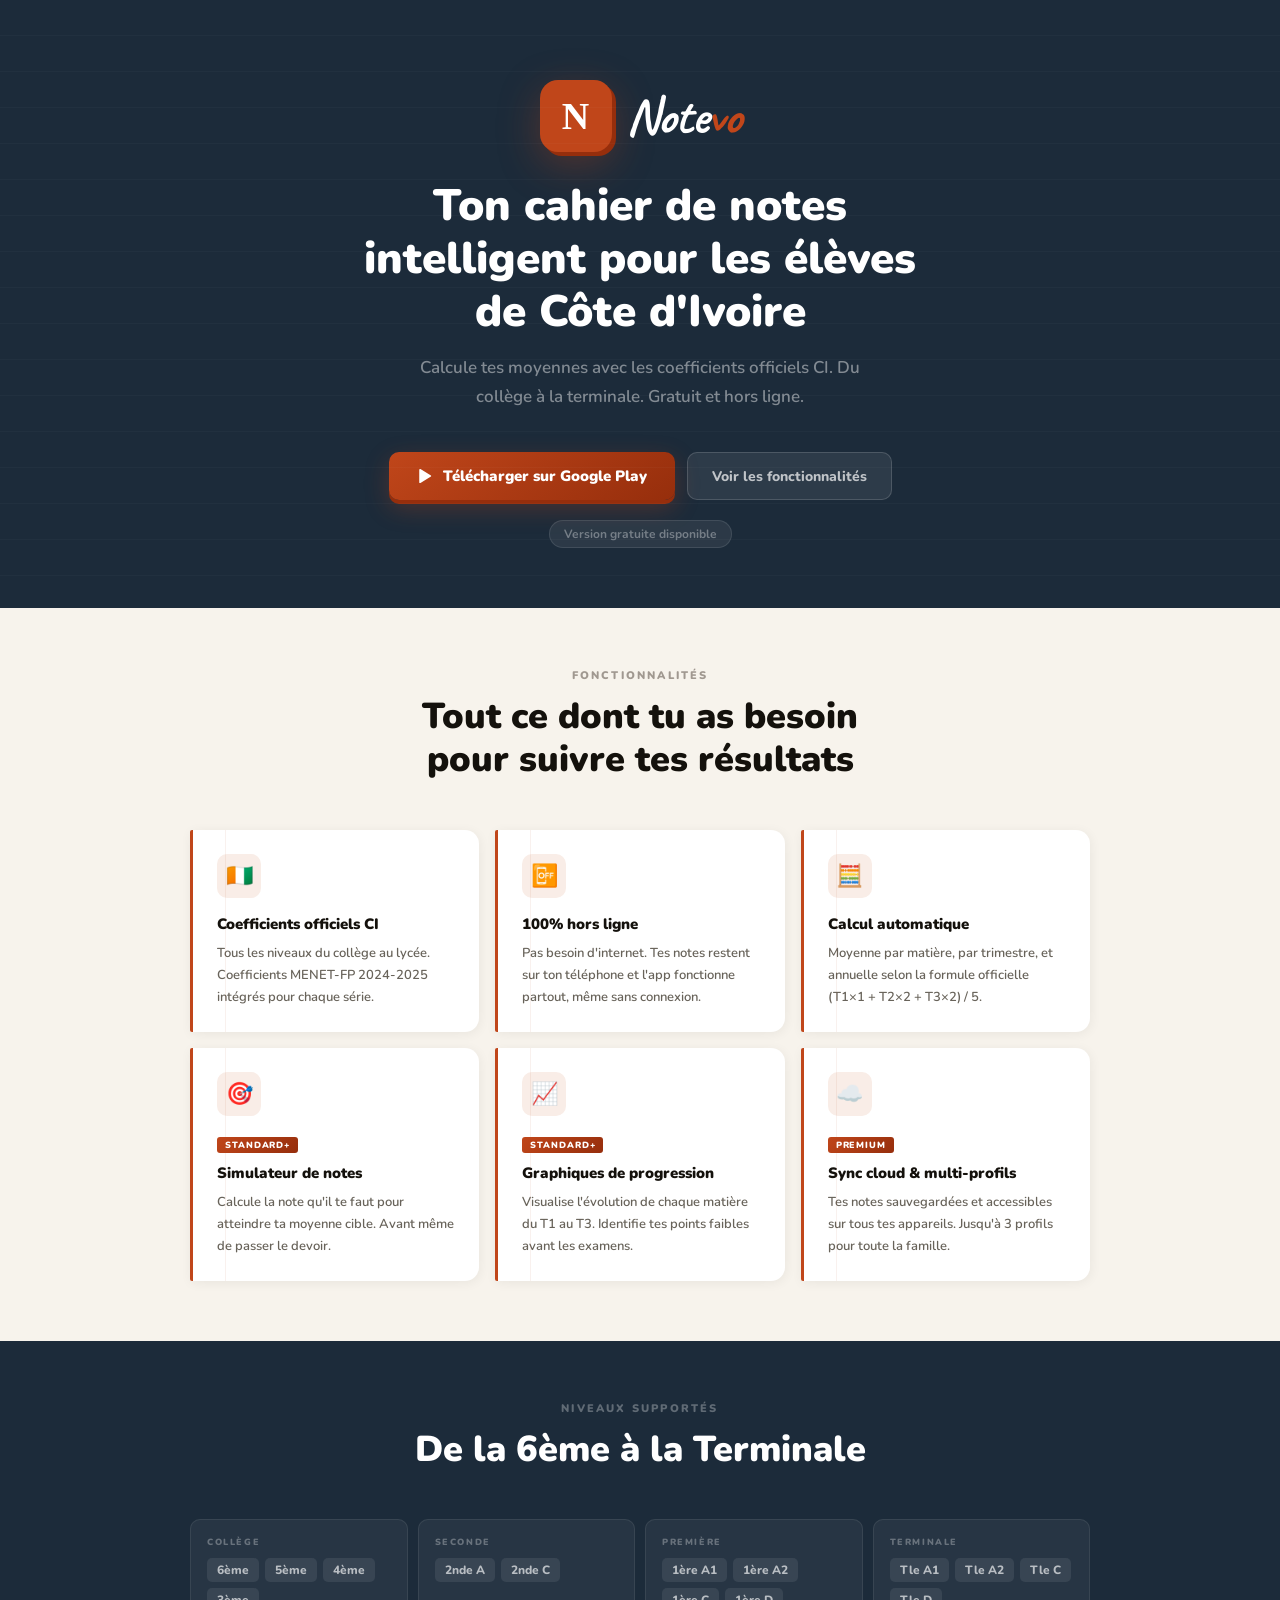
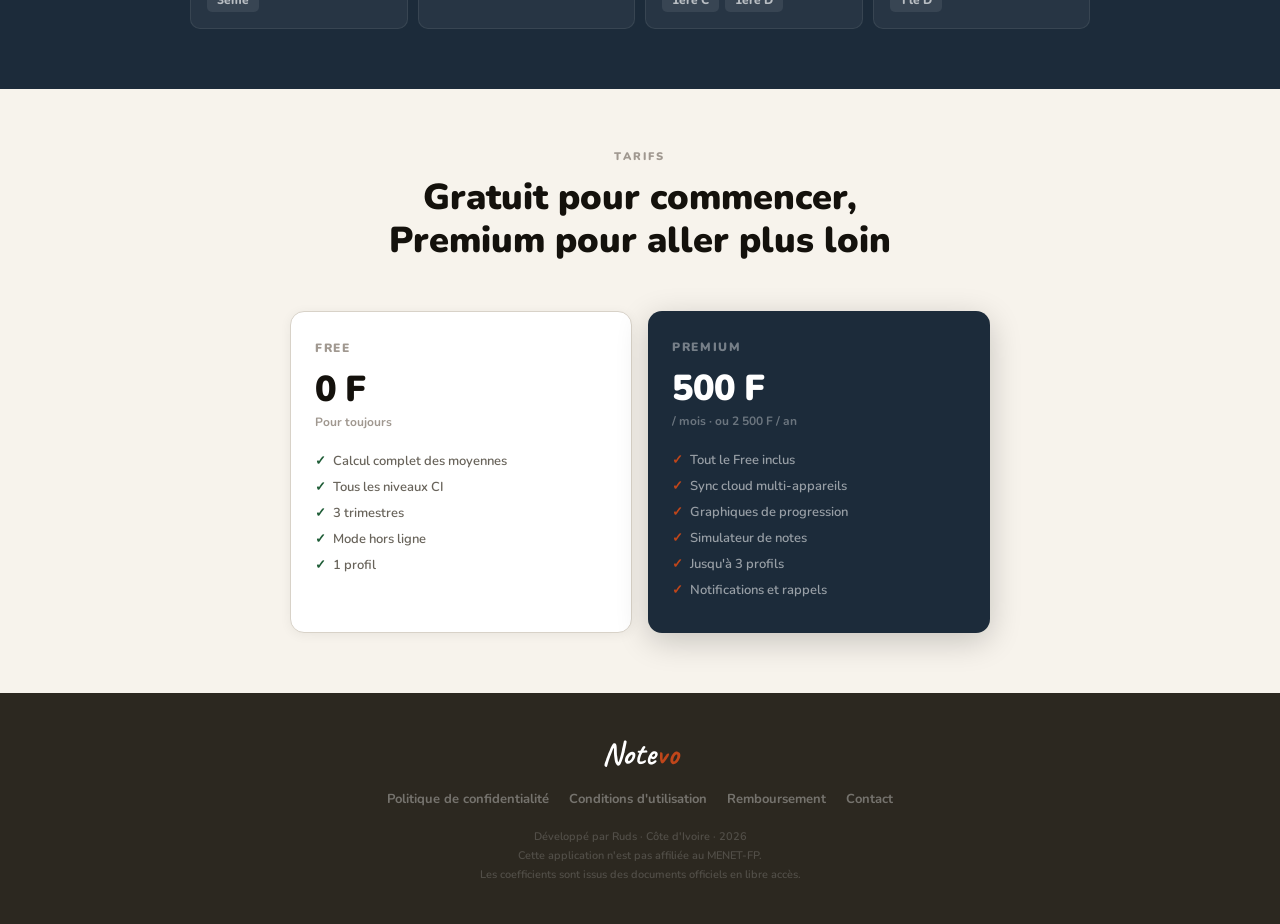
==== docs/index.html @ f099ec1b "Create index.html for Notevo application Added a complete HTML structure for the Notevo application," ====
<!DOCTYPE html>
<html lang="fr">
<head>
  <meta charset="UTF-8"/>
  <meta name="viewport" content="width=device-width, initial-scale=1.0"/>
  <meta name="description" content="Notevo – L'application de référence pour calculer ses moyennes scolaires selon les coefficients officiels de Côte d'Ivoire. Gratuit et hors ligne."/>
  <meta name="keywords" content="notevo, notes scolaires, moyennes CI, coefficients MENET-FP, Côte d'Ivoire, élèves"/>
  <meta property="og:title" content="Notevo – Cahier de notes scolaires · Côte d'Ivoire"/>
  <meta property="og:description" content="Calcule tes moyennes avec les coefficients officiels CI. Du collège à la terminale. Gratuit et hors ligne."/>
  <meta property="og:type" content="website"/>
  <meta property="og:url" content="https://notevo.app"/>
  <meta name="theme-color" content="#C0461A"/>
  <title>Notevo – Cahier de notes scolaires · Côte d'Ivoire</title>
  <link href="https://fonts.googleapis.com/css2?family=Nunito:wght@400;600;700;800;900&family=Caveat:wght@700&display=swap" rel="stylesheet"/>
  <style>
    :root {
      --paper: #F7F3EC;
      --cover: #1C2B3A;
      --accent: #C0461A;
      --accent-d: #962E0C;
      --accent-l: #F9EDE7;
      --ink: #14110C;
      --ink-b: #2C2820;
      --ink-m: #68635A;
      --ink-f: #A09890;
      --edge: #D8D2C8;
      --ok: #1E5C36;
    }
    * { box-sizing: border-box; margin: 0; padding: 0; }
    body { font-family: 'Nunito', sans-serif; background: var(--cover); color: var(--ink); -webkit-font-smoothing: antialiased; }

    /* ── HERO ── */
    .hero {
      background: var(--cover);
      padding: 80px 24px 60px;
      text-align: center;
      position: relative;
      overflow: hidden;
    }
    .hero::before {
      content: '';
      position: absolute; inset: 0;
      background-image: repeating-linear-gradient(to bottom, transparent 0px, transparent 35px, rgba(255,255,255,.025) 35px, rgba(255,255,255,.025) 36px);
      pointer-events: none;
    }
    .hero-logo {
      display: inline-flex;
      align-items: center;
      gap: 14px;
      margin-bottom: 28px;
    }
    .hero-icon {
      width: 72px; height: 72px;
      background: var(--accent);
      border-radius: 18px;
      display: flex; align-items: center; justify-content: center;
      box-shadow: 4px 4px 0 var(--accent-d), 0 12px 40px rgba(192,70,26,.35);
    }
    .hero-icon span {
      font-family: Georgia, serif;
      font-size: 38px; font-weight: 700;
      color: white; line-height: 1;
    }
    .hero-wordmark {
      font-family: 'Caveat', cursive;
      font-size: 52px; font-weight: 700;
      color: white; line-height: 1;
      letter-spacing: -1px;
    }
    .hero-wordmark em { color: var(--accent); font-style: normal; }
    .hero h1 {
      font-size: clamp(28px, 5vw, 44px);
      font-weight: 900; color: white;
      line-height: 1.2; margin-bottom: 16px;
      max-width: 600px; margin-left: auto; margin-right: auto;
    }
    .hero p {
      font-size: 17px; font-weight: 600;
      color: rgba(255,255,255,.45);
      max-width: 480px;
      margin: 0 auto 40px;
      line-height: 1.7;
    }
    .cta-group {
      display: flex; gap: 12px;
      justify-content: center; flex-wrap: wrap;
      margin-bottom: 20px;
    }
    .btn-primary {
      display: inline-flex; align-items: center; gap: 8px;
      background: linear-gradient(145deg, var(--accent), var(--accent-d));
      color: white; text-decoration: none;
      font-weight: 900; font-size: 15px;
      padding: 14px 28px; border-radius: 10px;
      box-shadow: 0 4px 0 var(--accent-d), 0 8px 24px rgba(192,70,26,.3);
      transition: transform .1s, box-shadow .1s;
    }
    .btn-primary:hover { transform: translateY(-1px); }
    .btn-secondary {
      display: inline-flex; align-items: center; gap: 8px;
      background: rgba(255,255,255,.08);
      border: 1.5px solid rgba(255,255,255,.15);
      color: rgba(255,255,255,.7); text-decoration: none;
      font-weight: 800; font-size: 14px;
      padding: 13px 24px; border-radius: 10px;
    }
    .badge-free {
      display: inline-block;
      background: rgba(255,255,255,.07);
      border: 1px solid rgba(255,255,255,.1);
      color: rgba(255,255,255,.35);
      font-size: 12px; font-weight: 700;
      padding: 5px 14px; border-radius: 20px;
    }

    /* ── FEATURES ── */
    .features { background: var(--paper); padding: 60px 24px; }
    .features-inner { max-width: 900px; margin: 0 auto; }
    .section-label {
      text-align: center;
      font-size: 11px; font-weight: 900;
      letter-spacing: .2em; text-transform: uppercase;
      color: var(--ink-f); margin-bottom: 12px;
    }
    .section-title {
      text-align: center;
      font-size: clamp(24px, 4vw, 36px); font-weight: 900;
      color: var(--ink); margin-bottom: 48px;
      line-height: 1.2;
    }
    .features-grid {
      display: grid;
      grid-template-columns: repeat(auto-fit, minmax(260px, 1fr));
      gap: 16px;
    }
    .feature-card {
      background: white;
      border-radius: 2px 14px 14px 2px;
      border-left: 3px solid var(--accent);
      padding: 24px;
      box-shadow: 1px 2px 12px rgba(0,0,0,.06);
      position: relative; overflow: hidden;
    }
    .feature-card::before {
      content: '';
      position: absolute; left: 32px; top: 0; bottom: 0; width: 1px;
      background: rgba(180,80,40,.08);
    }
    .feature-icon {
      width: 44px; height: 44px;
      background: var(--accent-l);
      border-radius: 10px;
      display: flex; align-items: center; justify-content: center;
      font-size: 22px; margin-bottom: 16px;
    }
    .feature-card h3 { font-size: 15px; font-weight: 900; color: var(--ink); margin-bottom: 8px; }
    .feature-card p { font-size: 13px; font-weight: 600; color: var(--ink-m); line-height: 1.7; }
    .feature-badge {
      display: inline-block;
      background: linear-gradient(135deg, var(--accent), var(--accent-d));
      color: white;
      font-size: 9px; font-weight: 900;
      letter-spacing: .1em; text-transform: uppercase;
      padding: 2px 8px; border-radius: 3px;
      margin-bottom: 10px;
    }

    /* ── NIVEAUX ── */
    .levels { background: var(--cover); padding: 60px 24px; }
    .levels-inner { max-width: 900px; margin: 0 auto; }
    .levels .section-label { color: rgba(255,255,255,.3); }
    .levels .section-title { color: white; }
    .levels-grid {
      display: grid;
      grid-template-columns: repeat(auto-fit, minmax(180px, 1fr));
      gap: 10px;
    }
    .level-group {
      background: rgba(255,255,255,.05);
      border: 1px solid rgba(255,255,255,.08);
      border-radius: 10px; padding: 16px;
    }
    .level-group h4 {
      font-size: 9px; font-weight: 900;
      letter-spacing: .18em; text-transform: uppercase;
      color: rgba(255,255,255,.3); margin-bottom: 10px;
    }
    .level-group ul { list-style: none; display: flex; flex-wrap: wrap; gap: 6px; }
    .level-group ul li {
      background: rgba(255,255,255,.08);
      color: rgba(255,255,255,.65);
      font-size: 12px; font-weight: 800;
      padding: 4px 10px; border-radius: 5px;
    }

    /* ── PRICING ── */
    .pricing { background: var(--paper); padding: 60px 24px; }
    .pricing-inner { max-width: 700px; margin: 0 auto; }
    .pricing-grid { display: grid; grid-template-columns: 1fr 1fr; gap: 16px; }
    @media (max-width: 480px) { .pricing-grid { grid-template-columns: 1fr; } }
    .pricing-card { border-radius: 14px; padding: 28px 24px; }
    .pricing-card.free { background: white; border: 1.5px solid var(--edge); box-shadow: 0 2px 12px rgba(0,0,0,.06); }
    .pricing-card.premium { background: var(--cover); box-shadow: 0 8px 32px rgba(0,0,0,.2); }
    .pricing-card h3 { font-size: 12px; font-weight: 900; letter-spacing: .14em; text-transform: uppercase; margin-bottom: 16px; }
    .pricing-card.free h3 { color: var(--ink-f); }
    .pricing-card.premium h3 { color: rgba(255,255,255,.4); }
    .price { font-size: 36px; font-weight: 900; letter-spacing: -1px; line-height: 1; margin-bottom: 6px; }
    .pricing-card.free .price { color: var(--ink); }
    .pricing-card.premium .price { color: white; }
    .price-sub { font-size: 12px; font-weight: 700; margin-bottom: 20px; }
    .pricing-card.free .price-sub { color: var(--ink-f); }
    .pricing-card.premium .price-sub { color: rgba(255,255,255,.35); }
    .pricing-card ul { list-style: none; }
    .pricing-card ul li { font-size: 13px; font-weight: 600; line-height: 1.7; padding-left: 18px; position: relative; margin-bottom: 4px; }
    .pricing-card ul li::before { content: '✓'; position: absolute; left: 0; font-weight: 900; }
    .pricing-card.free ul li { color: var(--ink-m); }
    .pricing-card.free ul li::before { color: var(--ok); }
    .pricing-card.premium ul li { color: rgba(255,255,255,.55); }
    .pricing-card.premium ul li::before { color: var(--accent); }

    /* ── FOOTER ── */
    footer { background: var(--ink-b); padding: 40px 24px; text-align: center; }
    .footer-logo { font-family: 'Caveat', cursive; font-size: 32px; font-weight: 700; color: white; margin-bottom: 16px; }
    .footer-logo em { color: var(--accent); font-style: normal; }
    .footer-links { display: flex; gap: 20px; justify-content: center; flex-wrap: wrap; margin-bottom: 20px; }
    .footer-links a { color: rgba(255,255,255,.35); font-size: 13px; font-weight: 700; text-decoration: none; transition: color .15s; }
    .footer-links a:hover { color: rgba(255,255,255,.7); }
    footer p { font-size: 11px; font-weight: 600; color: rgba(255,255,255,.18); line-height: 1.7; }
  </style>
</head>
<body>

<!-- HERO -->
<section class="hero">
  <div class="hero-logo">
    <div class="hero-icon"><span>N</span></div>
    <div class="hero-wordmark">Note<em>vo</em></div>
  </div>
  <h1>Ton cahier de notes intelligent pour les élèves de Côte d'Ivoire</h1>
  <p>Calcule tes moyennes avec les coefficients officiels CI. Du collège à la terminale. Gratuit et hors ligne.</p>
  <div class="cta-group">
    <a href="https://play.google.com/store/apps/details?id=ci.ruds.notevo" class="btn-primary">
      <svg width="18" height="18" viewBox="0 0 24 24" fill="white"><path d="M3 20.5v-17c0-.83 1.0-1.25 1.6-.7l14 8.5c.55.33.55 1.07 0 1.4l-14 8.5C3.98 21.75 3 21.33 3 20.5z"/></svg>
      Télécharger sur Google Play
    </a>
    <a href="#features" class="btn-secondary">Voir les fonctionnalités</a>
  </div>
  <span class="badge-free">Version gratuite disponible</span>
</section>

<!-- FEATURES -->
<section class="features" id="features">
  <div class="features-inner">
    <p class="section-label">Fonctionnalités</p>
    <h2 class="section-title">Tout ce dont tu as besoin<br/>pour suivre tes résultats</h2>
    <div class="features-grid">
      <div class="feature-card">
        <div class="feature-icon">🇨🇮</div>
        <h3>Coefficients officiels CI</h3>
        <p>Tous les niveaux du collège au lycée. Coefficients MENET-FP 2024-2025 intégrés pour chaque série.</p>
      </div>
      <div class="feature-card">
        <div class="feature-icon">📴</div>
        <h3>100% hors ligne</h3>
        <p>Pas besoin d'internet. Tes notes restent sur ton téléphone et l'app fonctionne partout, même sans connexion.</p>
      </div>
      <div class="feature-card">
        <div class="feature-icon">🧮</div>
        <h3>Calcul automatique</h3>
        <p>Moyenne par matière, par trimestre, et annuelle selon la formule officielle (T1×1 + T2×2 + T3×2) / 5.</p>
      </div>
      <div class="feature-card">
        <div class="feature-icon">🎯</div>
        <div class="feature-badge">Standard+</div>
        <h3>Simulateur de notes</h3>
        <p>Calcule la note qu'il te faut pour atteindre ta moyenne cible. Avant même de passer le devoir.</p>
      </div>
      <div class="feature-card">
        <div class="feature-icon">📈</div>
        <div class="feature-badge">Standard+</div>
        <h3>Graphiques de progression</h3>
        <p>Visualise l'évolution de chaque matière du T1 au T3. Identifie tes points faibles avant les examens.</p>
      </div>
      <div class="feature-card">
        <div class="feature-icon">☁️</div>
        <div class="feature-badge">Premium</div>
        <h3>Sync cloud & multi-profils</h3>
        <p>Tes notes sauvegardées et accessibles sur tous tes appareils. Jusqu'à 3 profils pour toute la famille.</p>
      </div>
    </div>
  </div>
</section>

<!-- NIVEAUX -->
<section class="levels">
  <div class="levels-inner">
    <p class="section-label">Niveaux supportés</p>
    <h2 class="section-title">De la 6ème à la Terminale</h2>
    <div class="levels-grid">
      <div class="level-group">
        <h4>Collège</h4>
        <ul><li>6ème</li><li>5ème</li><li>4ème</li><li>3ème</li></ul>
      </div>
      <div class="level-group">
        <h4>Seconde</h4>
        <ul><li>2nde A</li><li>2nde C</li></ul>
      </div>
      <div class="level-group">
        <h4>Première</h4>
        <ul><li>1ère A1</li><li>1ère A2</li><li>1ère C</li><li>1ère D</li></ul>
      </div>
      <div class="level-group">
        <h4>Terminale</h4>
        <ul><li>Tle A1</li><li>Tle A2</li><li>Tle C</li><li>Tle D</li></ul>
      </div>
    </div>
  </div>
</section>

<!-- PRICING -->
<section class="pricing">
  <div class="pricing-inner">
    <p class="section-label">Tarifs</p>
    <h2 class="section-title">Gratuit pour commencer,<br/>Premium pour aller plus loin</h2>
    <div class="pricing-grid">
      <div class="pricing-card free">
        <h3>Free</h3>
        <div class="price">0 F</div>
        <div class="price-sub">Pour toujours</div>
        <ul>
          <li>Calcul complet des moyennes</li>
          <li>Tous les niveaux CI</li>
          <li>3 trimestres</li>
          <li>Mode hors ligne</li>
          <li>1 profil</li>
        </ul>
      </div>
      <div class="pricing-card premium">
        <h3>Premium</h3>
        <div class="price">500 F</div>
        <div class="price-sub">/ mois · ou 2 500 F / an</div>
        <ul>
          <li>Tout le Free inclus</li>
          <li>Sync cloud multi-appareils</li>
          <li>Graphiques de progression</li>
          <li>Simulateur de notes</li>
          <li>Jusqu'à 3 profils</li>
          <li>Notifications et rappels</li>
        </ul>
      </div>
    </div>
  </div>
</section>

<!-- FOOTER -->
<footer>
  <div class="footer-logo">Note<em>vo</em></div>
  <div class="footer-links">
    <a href="privacy.html">Politique de confidentialité</a>
    <a href="terms.html">Conditions d'utilisation</a>
    <a href="refund.html">Remboursement</a>
    <a href="mailto:ruds.devci@gmail.com">Contact</a>
  </div>
  <p>
    Développé par Ruds · Côte d'Ivoire · 2026<br/>
    Cette application n'est pas affiliée au MENET-FP.<br/>
    Les coefficients sont issus des documents officiels en libre accès.
  </p>
</footer>

</body>
</html>
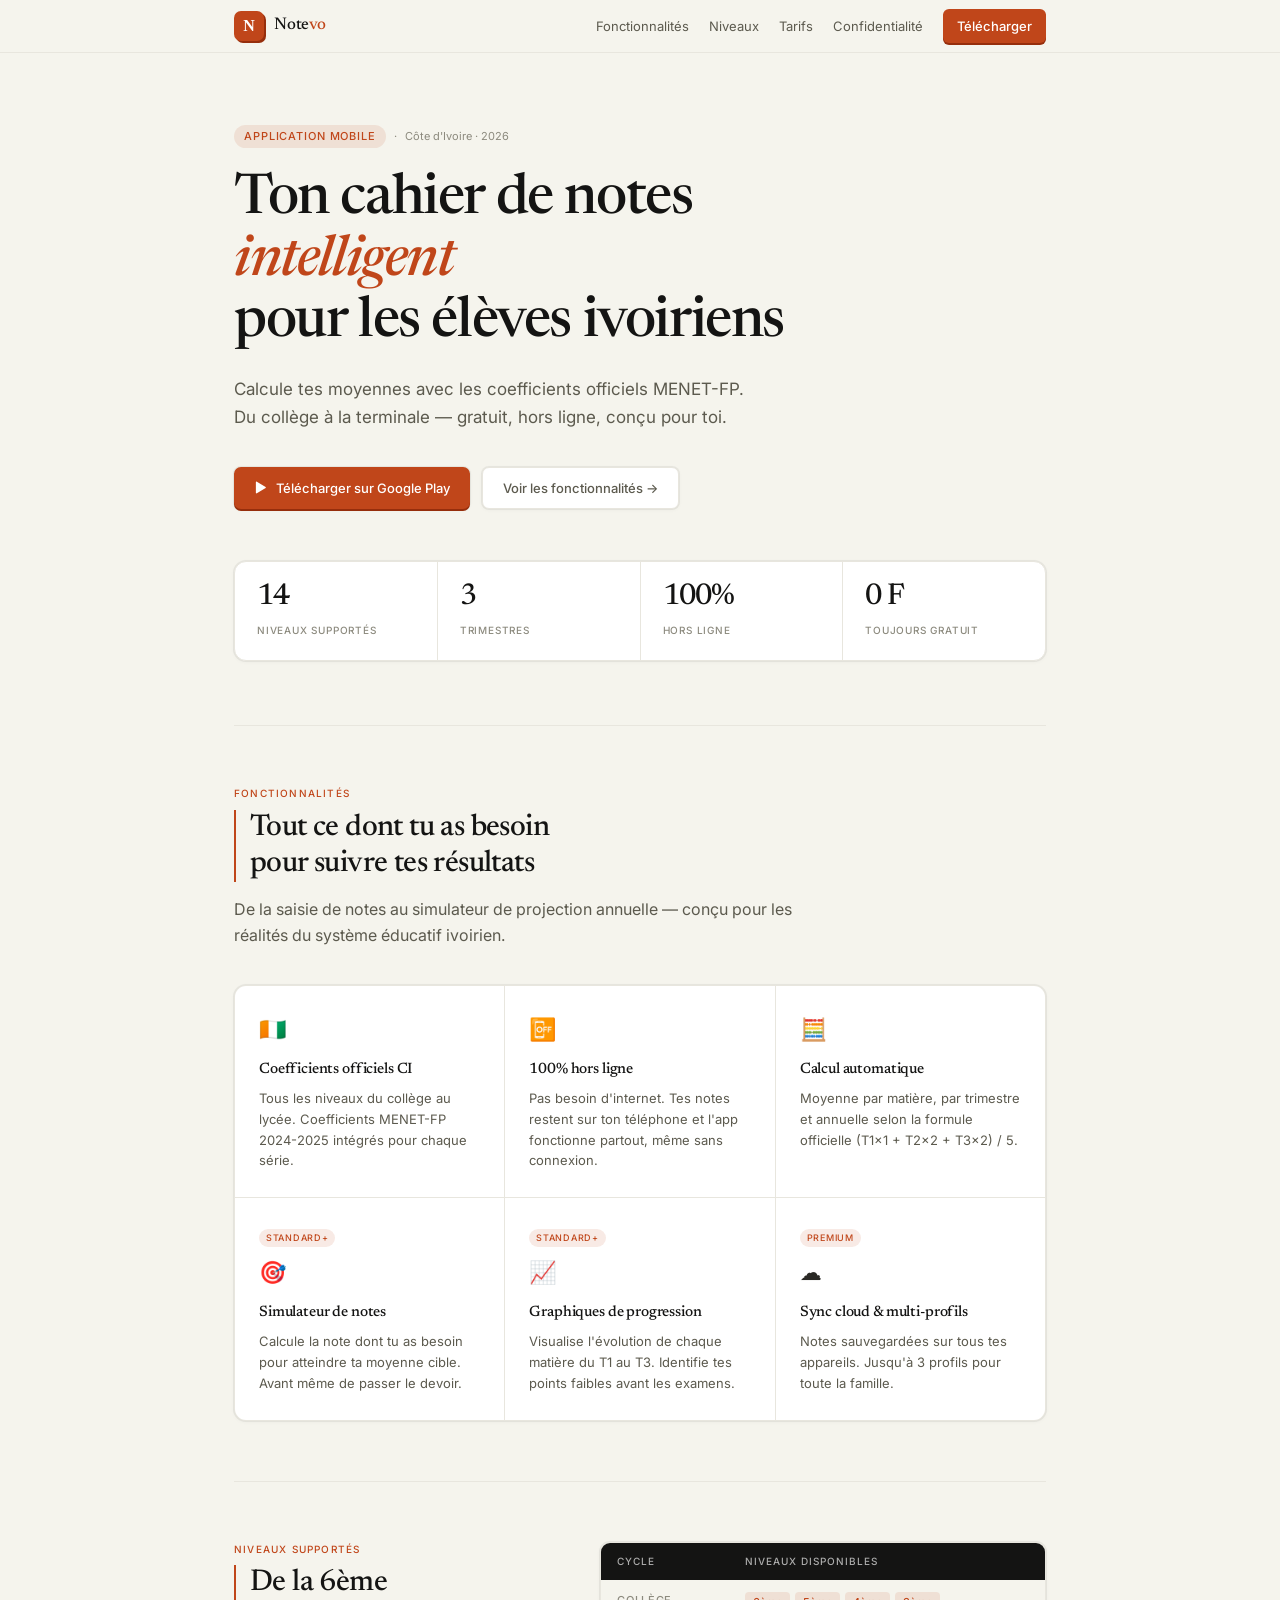
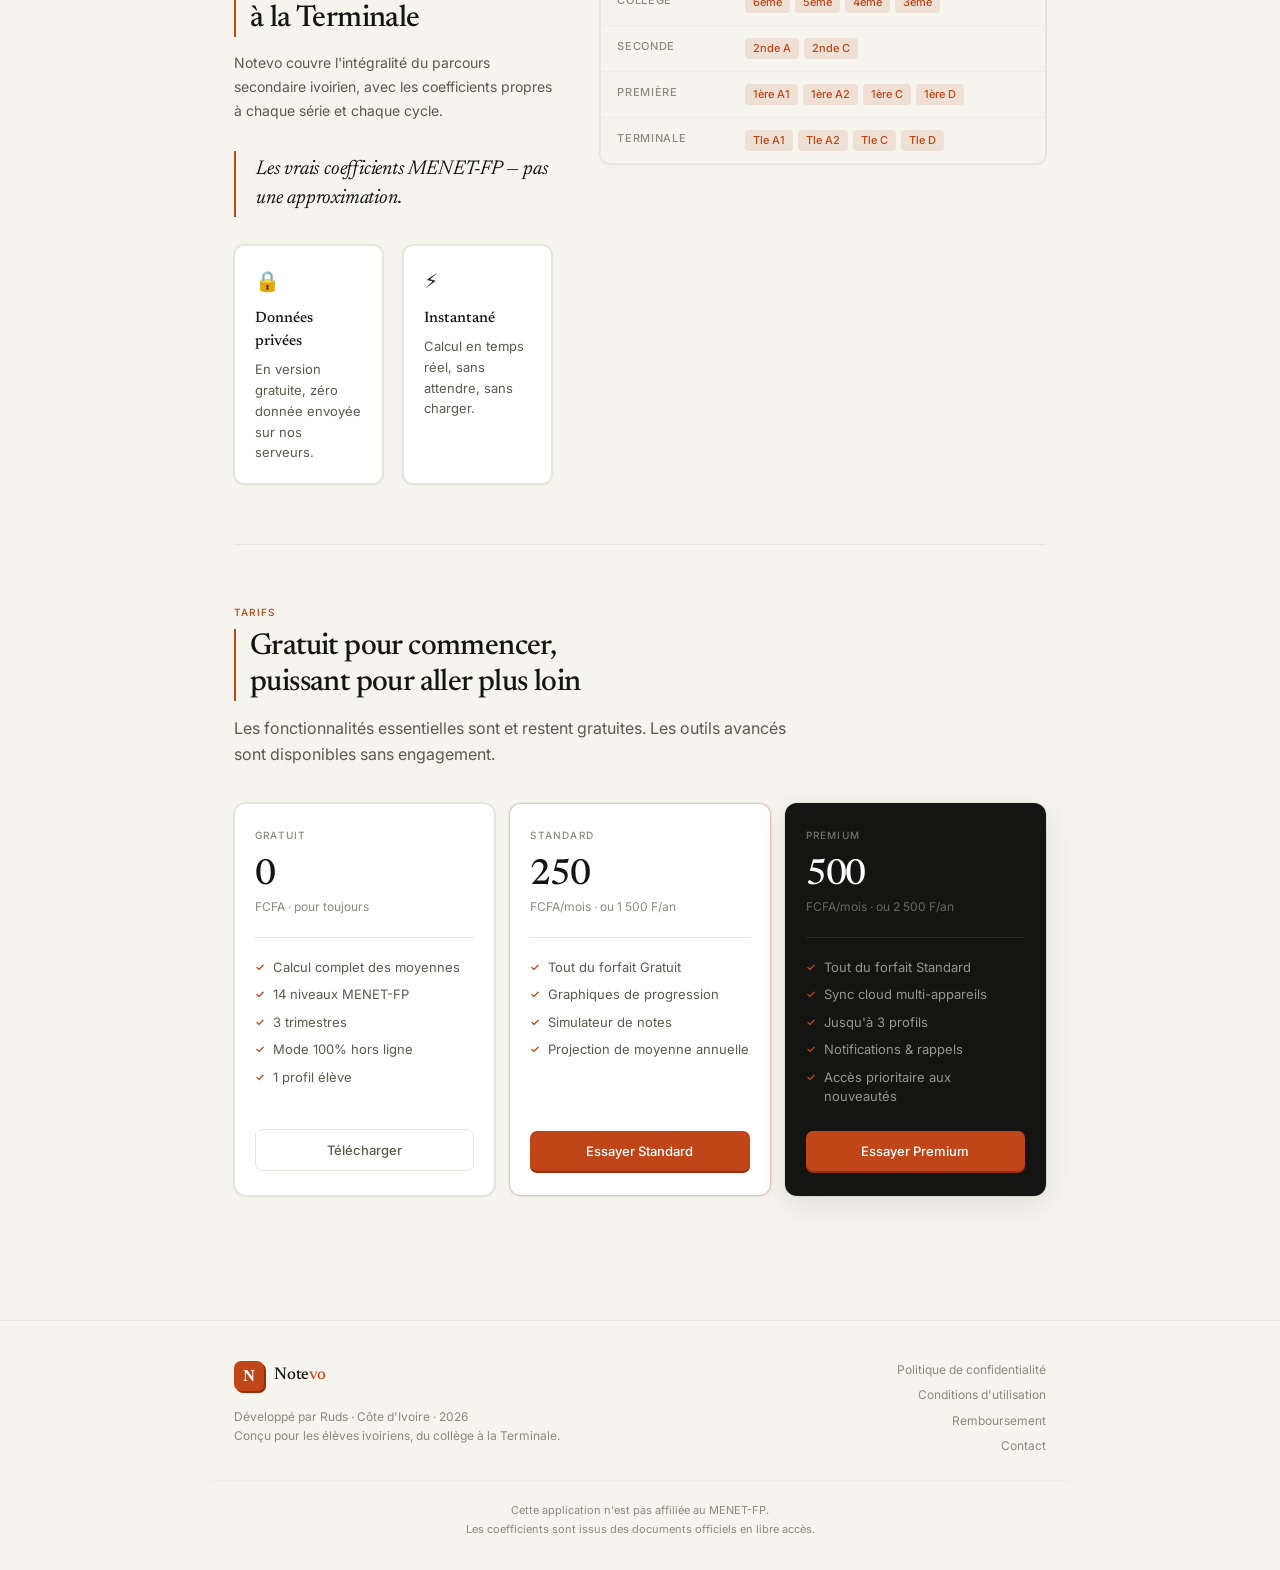
==== commit a8fe6687: "Add files via upload" ====
--- a/docs/index.html
+++ b/docs/index.html
@@ -3,369 +3,343 @@
 <head>
   <meta charset="UTF-8"/>
   <meta name="viewport" content="width=device-width, initial-scale=1.0"/>
-  <meta name="description" content="Notevo – L'application de référence pour calculer ses moyennes scolaires selon les coefficients officiels de Côte d'Ivoire. Gratuit et hors ligne."/>
-  <meta name="keywords" content="notevo, notes scolaires, moyennes CI, coefficients MENET-FP, Côte d'Ivoire, élèves"/>
-  <meta property="og:title" content="Notevo – Cahier de notes scolaires · Côte d'Ivoire"/>
-  <meta property="og:description" content="Calcule tes moyennes avec les coefficients officiels CI. Du collège à la terminale. Gratuit et hors ligne."/>
+  <meta name="description" content="Notevo — Cahier de notes scolaires intelligent pour les élèves de Côte d'Ivoire. Coefficients officiels MENET-FP, calcul automatique, 100% hors ligne."/>
+  <meta property="og:title" content="Notevo — Cahier de notes · Côte d'Ivoire"/>
+  <meta property="og:description" content="Calcule tes moyennes avec les coefficients officiels CI. Du collège à la terminale."/>
   <meta property="og:type" content="website"/>
-  <meta property="og:url" content="https://notevo.app"/>
-  <meta name="theme-color" content="#C0461A"/>
-  <title>Notevo – Cahier de notes scolaires · Côte d'Ivoire</title>
-  <link href="https://fonts.googleapis.com/css2?family=Nunito:wght@400;600;700;800;900&family=Caveat:wght@700&display=swap" rel="stylesheet"/>
+  <meta name="theme-color" content="#f5f4ed"/>
+  <title>Notevo — Cahier de notes scolaires · Côte d'Ivoire</title>
+  <link rel="preconnect" href="https://fonts.googleapis.com"/>
+  <link rel="preconnect" href="https://fonts.gstatic.com" crossorigin/>
+  <link href="https://fonts.googleapis.com/css2?family=Newsreader:ital,wght@0,400;0,500;0,600;1,400;1,500&family=Inter:wght@400;500;600&display=swap" rel="stylesheet"/>
+  <link rel="stylesheet" href="styles.css"/>
   <style>
-    :root {
-      --paper: #F7F3EC;
-      --cover: #1C2B3A;
-      --accent: #C0461A;
-      --accent-d: #962E0C;
-      --accent-l: #F9EDE7;
-      --ink: #14110C;
-      --ink-b: #2C2820;
-      --ink-m: #68635A;
-      --ink-f: #A09890;
-      --edge: #D8D2C8;
-      --ok: #1E5C36;
-    }
-    * { box-sizing: border-box; margin: 0; padding: 0; }
-    body { font-family: 'Nunito', sans-serif; background: var(--cover); color: var(--ink); -webkit-font-smoothing: antialiased; }
-
-    /* ── HERO ── */
+    /* Page-specific styles */
     .hero {
-      background: var(--cover);
-      padding: 80px 24px 60px;
-      text-align: center;
-      position: relative;
-      overflow: hidden;
-    }
-    .hero::before {
-      content: '';
-      position: absolute; inset: 0;
-      background-image: repeating-linear-gradient(to bottom, transparent 0px, transparent 35px, rgba(255,255,255,.025) 35px, rgba(255,255,255,.025) 36px);
-      pointer-events: none;
-    }
-    .hero-logo {
-      display: inline-flex;
-      align-items: center;
-      gap: 14px;
-      margin-bottom: 28px;
-    }
-    .hero-icon {
-      width: 72px; height: 72px;
-      background: var(--accent);
-      border-radius: 18px;
-      display: flex; align-items: center; justify-content: center;
-      box-shadow: 4px 4px 0 var(--accent-d), 0 12px 40px rgba(192,70,26,.35);
-    }
-    .hero-icon span {
-      font-family: Georgia, serif;
-      font-size: 38px; font-weight: 700;
-      color: white; line-height: 1;
-    }
-    .hero-wordmark {
-      font-family: 'Caveat', cursive;
-      font-size: 52px; font-weight: 700;
-      color: white; line-height: 1;
-      letter-spacing: -1px;
-    }
-    .hero-wordmark em { color: var(--accent); font-style: normal; }
-    .hero h1 {
-      font-size: clamp(28px, 5vw, 44px);
-      font-weight: 900; color: white;
-      line-height: 1.2; margin-bottom: 16px;
-      max-width: 600px; margin-left: auto; margin-right: auto;
-    }
-    .hero p {
-      font-size: 17px; font-weight: 600;
-      color: rgba(255,255,255,.45);
-      max-width: 480px;
-      margin: 0 auto 40px;
-      line-height: 1.7;
-    }
-    .cta-group {
-      display: flex; gap: 12px;
-      justify-content: center; flex-wrap: wrap;
-      margin-bottom: 20px;
-    }
-    .btn-primary {
-      display: inline-flex; align-items: center; gap: 8px;
-      background: linear-gradient(145deg, var(--accent), var(--accent-d));
-      color: white; text-decoration: none;
-      font-weight: 900; font-size: 15px;
-      padding: 14px 28px; border-radius: 10px;
-      box-shadow: 0 4px 0 var(--accent-d), 0 8px 24px rgba(192,70,26,.3);
-      transition: transform .1s, box-shadow .1s;
-    }
-    .btn-primary:hover { transform: translateY(-1px); }
-    .btn-secondary {
-      display: inline-flex; align-items: center; gap: 8px;
-      background: rgba(255,255,255,.08);
-      border: 1.5px solid rgba(255,255,255,.15);
-      color: rgba(255,255,255,.7); text-decoration: none;
-      font-weight: 800; font-size: 14px;
-      padding: 13px 24px; border-radius: 10px;
-    }
+      padding: 72px 0 64px;
+      border-bottom: 1px solid var(--border-cream);
+    }
+    .hero-headline {
+      font-family: var(--serif);
+      font-size: clamp(38px, 5.5vw, 56px); font-weight: 500;
+      line-height: 1.1; letter-spacing: -0.025em;
+      color: var(--near-black); margin-bottom: 20px; max-width: 680px;
+    }
+    .hero-headline em { font-style: italic; color: var(--brand); }
+    .hero-sub {
+      font-size: 17px; color: var(--olive); max-width: 520px;
+      line-height: 1.65; margin-bottom: 36px; font-weight: 400;
+    }
+    .hero-actions { display: flex; gap: 12px; flex-wrap: wrap; margin-bottom: 52px; }
+
+    section { padding: 60px 0; border-bottom: 1px solid var(--border-cream); }
+    section:last-of-type { border-bottom: none; }
+
+    .section-head { margin-bottom: 36px; }
+
+    /* Layout: levels */
+    .levels-layout {
+      display: grid; grid-template-columns: 5fr 7fr; gap: 48px; align-items: start;
+    }
+    @media (max-width: 640px) { .levels-layout { grid-template-columns: 1fr; gap: 28px; } }
+
+    /* Layout: why */
+    .why-grid { display: grid; grid-template-columns: 1fr 1fr; gap: 20px; }
+    @media (max-width: 540px) { .why-grid { grid-template-columns: 1fr; } }
+    .why-item {
+      padding: 20px; background: white;
+      border: 1px solid var(--border-cream); border-radius: 10px;
+      box-shadow: var(--shadow-ring);
+    }
+    .why-icon { font-size: 20px; margin-bottom: 10px; display: block; }
+    .why-item h4 {
+      font-family: var(--serif); font-size: 15px; font-weight: 500;
+      color: var(--near-black); margin-bottom: 6px;
+    }
+    .why-item p { font-size: 13px; color: var(--olive); line-height: 1.6; }
+
     .badge-free {
-      display: inline-block;
-      background: rgba(255,255,255,.07);
-      border: 1px solid rgba(255,255,255,.1);
-      color: rgba(255,255,255,.35);
-      font-size: 12px; font-weight: 700;
-      padding: 5px 14px; border-radius: 20px;
-    }
-
-    /* ── FEATURES ── */
-    .features { background: var(--paper); padding: 60px 24px; }
-    .features-inner { max-width: 900px; margin: 0 auto; }
-    .section-label {
-      text-align: center;
-      font-size: 11px; font-weight: 900;
-      letter-spacing: .2em; text-transform: uppercase;
-      color: var(--ink-f); margin-bottom: 12px;
-    }
-    .section-title {
-      text-align: center;
-      font-size: clamp(24px, 4vw, 36px); font-weight: 900;
-      color: var(--ink); margin-bottom: 48px;
-      line-height: 1.2;
-    }
-    .features-grid {
-      display: grid;
-      grid-template-columns: repeat(auto-fit, minmax(260px, 1fr));
-      gap: 16px;
-    }
-    .feature-card {
-      background: white;
-      border-radius: 2px 14px 14px 2px;
-      border-left: 3px solid var(--accent);
-      padding: 24px;
-      box-shadow: 1px 2px 12px rgba(0,0,0,.06);
-      position: relative; overflow: hidden;
-    }
-    .feature-card::before {
-      content: '';
-      position: absolute; left: 32px; top: 0; bottom: 0; width: 1px;
-      background: rgba(180,80,40,.08);
-    }
-    .feature-icon {
-      width: 44px; height: 44px;
-      background: var(--accent-l);
-      border-radius: 10px;
-      display: flex; align-items: center; justify-content: center;
-      font-size: 22px; margin-bottom: 16px;
-    }
-    .feature-card h3 { font-size: 15px; font-weight: 900; color: var(--ink); margin-bottom: 8px; }
-    .feature-card p { font-size: 13px; font-weight: 600; color: var(--ink-m); line-height: 1.7; }
-    .feature-badge {
-      display: inline-block;
-      background: linear-gradient(135deg, var(--accent), var(--accent-d));
-      color: white;
-      font-size: 9px; font-weight: 900;
-      letter-spacing: .1em; text-transform: uppercase;
-      padding: 2px 8px; border-radius: 3px;
-      margin-bottom: 10px;
-    }
-
-    /* ── NIVEAUX ── */
-    .levels { background: var(--cover); padding: 60px 24px; }
-    .levels-inner { max-width: 900px; margin: 0 auto; }
-    .levels .section-label { color: rgba(255,255,255,.3); }
-    .levels .section-title { color: white; }
-    .levels-grid {
-      display: grid;
-      grid-template-columns: repeat(auto-fit, minmax(180px, 1fr));
-      gap: 10px;
-    }
-    .level-group {
-      background: rgba(255,255,255,.05);
-      border: 1px solid rgba(255,255,255,.08);
-      border-radius: 10px; padding: 16px;
-    }
-    .level-group h4 {
-      font-size: 9px; font-weight: 900;
-      letter-spacing: .18em; text-transform: uppercase;
-      color: rgba(255,255,255,.3); margin-bottom: 10px;
-    }
-    .level-group ul { list-style: none; display: flex; flex-wrap: wrap; gap: 6px; }
-    .level-group ul li {
-      background: rgba(255,255,255,.08);
-      color: rgba(255,255,255,.65);
-      font-size: 12px; font-weight: 800;
-      padding: 4px 10px; border-radius: 5px;
-    }
-
-    /* ── PRICING ── */
-    .pricing { background: var(--paper); padding: 60px 24px; }
-    .pricing-inner { max-width: 700px; margin: 0 auto; }
-    .pricing-grid { display: grid; grid-template-columns: 1fr 1fr; gap: 16px; }
-    @media (max-width: 480px) { .pricing-grid { grid-template-columns: 1fr; } }
-    .pricing-card { border-radius: 14px; padding: 28px 24px; }
-    .pricing-card.free { background: white; border: 1.5px solid var(--edge); box-shadow: 0 2px 12px rgba(0,0,0,.06); }
-    .pricing-card.premium { background: var(--cover); box-shadow: 0 8px 32px rgba(0,0,0,.2); }
-    .pricing-card h3 { font-size: 12px; font-weight: 900; letter-spacing: .14em; text-transform: uppercase; margin-bottom: 16px; }
-    .pricing-card.free h3 { color: var(--ink-f); }
-    .pricing-card.premium h3 { color: rgba(255,255,255,.4); }
-    .price { font-size: 36px; font-weight: 900; letter-spacing: -1px; line-height: 1; margin-bottom: 6px; }
-    .pricing-card.free .price { color: var(--ink); }
-    .pricing-card.premium .price { color: white; }
-    .price-sub { font-size: 12px; font-weight: 700; margin-bottom: 20px; }
-    .pricing-card.free .price-sub { color: var(--ink-f); }
-    .pricing-card.premium .price-sub { color: rgba(255,255,255,.35); }
-    .pricing-card ul { list-style: none; }
-    .pricing-card ul li { font-size: 13px; font-weight: 600; line-height: 1.7; padding-left: 18px; position: relative; margin-bottom: 4px; }
-    .pricing-card ul li::before { content: '✓'; position: absolute; left: 0; font-weight: 900; }
-    .pricing-card.free ul li { color: var(--ink-m); }
-    .pricing-card.free ul li::before { color: var(--ok); }
-    .pricing-card.premium ul li { color: rgba(255,255,255,.55); }
-    .pricing-card.premium ul li::before { color: var(--accent); }
-
-    /* ── FOOTER ── */
-    footer { background: var(--ink-b); padding: 40px 24px; text-align: center; }
-    .footer-logo { font-family: 'Caveat', cursive; font-size: 32px; font-weight: 700; color: white; margin-bottom: 16px; }
-    .footer-logo em { color: var(--accent); font-style: normal; }
-    .footer-links { display: flex; gap: 20px; justify-content: center; flex-wrap: wrap; margin-bottom: 20px; }
-    .footer-links a { color: rgba(255,255,255,.35); font-size: 13px; font-weight: 700; text-decoration: none; transition: color .15s; }
-    .footer-links a:hover { color: rgba(255,255,255,.7); }
-    footer p { font-size: 11px; font-weight: 600; color: rgba(255,255,255,.18); line-height: 1.7; }
+      display: inline-flex; align-items: center; gap: 6px;
+      font-size: 11px; color: var(--mist); font-weight: 400;
+      padding: 5px 10px; border: 1px solid var(--border-cream);
+      border-radius: 20px; background: white;
+    }
+    .badge-free::before { content: '●'; color: #4caf50; font-size: 8px; }
   </style>
 </head>
 <body>
 
-<!-- HERO -->
-<section class="hero">
-  <div class="hero-logo">
-    <div class="hero-icon"><span>N</span></div>
-    <div class="hero-wordmark">Note<em>vo</em></div>
+<!-- NAV -->
+<nav class="topnav">
+  <div class="topnav-inner">
+    <a href="index.html" class="nav-brand">
+      <div class="nav-mark"><span>N</span></div>
+      <span class="nav-wordmark">Note<em>vo</em></span>
+    </a>
+    <div class="nav-links">
+      <a href="#features">Fonctionnalités</a>
+      <a href="#levels">Niveaux</a>
+      <a href="#pricing">Tarifs</a>
+      <a href="privacy.html">Confidentialité</a>
+      <a href="https://play.google.com/store/apps/details?id=ci.ruds.notevo" class="nav-cta">Télécharger</a>
+    </div>
   </div>
-  <h1>Ton cahier de notes intelligent pour les élèves de Côte d'Ivoire</h1>
-  <p>Calcule tes moyennes avec les coefficients officiels CI. Du collège à la terminale. Gratuit et hors ligne.</p>
-  <div class="cta-group">
-    <a href="https://play.google.com/store/apps/details?id=ci.ruds.notevo" class="btn-primary">
-      <svg width="18" height="18" viewBox="0 0 24 24" fill="white"><path d="M3 20.5v-17c0-.83 1.0-1.25 1.6-.7l14 8.5c.55.33.55 1.07 0 1.4l-14 8.5C3.98 21.75 3 21.33 3 20.5z"/></svg>
-      Télécharger sur Google Play
-    </a>
-    <a href="#features" class="btn-secondary">Voir les fonctionnalités</a>
-  </div>
-  <span class="badge-free">Version gratuite disponible</span>
-</section>
-
-<!-- FEATURES -->
-<section class="features" id="features">
-  <div class="features-inner">
-    <p class="section-label">Fonctionnalités</p>
-    <h2 class="section-title">Tout ce dont tu as besoin<br/>pour suivre tes résultats</h2>
+</nav>
+
+<div class="page">
+
+  <!-- HERO -->
+  <header class="hero">
+    <div class="eyebrow-row">
+      <span class="eyebrow-tag">Application mobile</span>
+      <span class="eyebrow-dot">·</span>
+      <span class="eyebrow-meta">Côte d'Ivoire · 2026</span>
+    </div>
+    <h1 class="hero-headline">
+      Ton cahier de notes <em>intelligent</em><br/>pour les élèves ivoiriens
+    </h1>
+    <p class="hero-sub">
+      Calcule tes moyennes avec les coefficients officiels MENET-FP.
+      Du collège à la terminale — gratuit, hors ligne, conçu pour toi.
+    </p>
+    <div class="hero-actions">
+      <a href="https://play.google.com/store/apps/details?id=ci.ruds.notevo" class="btn btn-brand">
+        <svg width="15" height="15" viewBox="0 0 24 24" fill="white"><path d="M3 20.5v-17c0-.83 1-1.25 1.6-.7l14 8.5c.55.33.55 1.07 0 1.4l-14 8.5C4 21.75 3 21.33 3 20.5z"/></svg>
+        Télécharger sur Google Play
+      </a>
+      <a href="#features" class="btn btn-outline">Voir les fonctionnalités →</a>
+    </div>
+
+    <!-- Metrics -->
+    <div class="metrics-row">
+      <div class="metric-cell">
+        <span class="metric-value">14</span>
+        <span class="metric-label">Niveaux supportés</span>
+      </div>
+      <div class="metric-cell">
+        <span class="metric-value">3</span>
+        <span class="metric-label">Trimestres</span>
+      </div>
+      <div class="metric-cell">
+        <span class="metric-value">100%</span>
+        <span class="metric-label">Hors ligne</span>
+      </div>
+      <div class="metric-cell">
+        <span class="metric-value">0 F</span>
+        <span class="metric-label">Toujours gratuit</span>
+      </div>
+    </div>
+  </header>
+
+  <!-- FEATURES -->
+  <section id="features">
+    <div class="section-head">
+      <span class="section-label">Fonctionnalités</span>
+      <h2 class="section-title">Tout ce dont tu as besoin<br/>pour suivre tes résultats</h2>
+      <p class="lede" style="margin-top:14px;">
+        De la saisie de notes au simulateur de projection annuelle — conçu pour les réalités du système éducatif ivoirien.
+      </p>
+    </div>
     <div class="features-grid">
-      <div class="feature-card">
-        <div class="feature-icon">🇨🇮</div>
+      <div class="feature-cell">
+        <span class="feature-icon">🇨🇮</span>
         <h3>Coefficients officiels CI</h3>
         <p>Tous les niveaux du collège au lycée. Coefficients MENET-FP 2024-2025 intégrés pour chaque série.</p>
       </div>
-      <div class="feature-card">
-        <div class="feature-icon">📴</div>
+      <div class="feature-cell">
+        <span class="feature-icon">📴</span>
         <h3>100% hors ligne</h3>
         <p>Pas besoin d'internet. Tes notes restent sur ton téléphone et l'app fonctionne partout, même sans connexion.</p>
       </div>
-      <div class="feature-card">
-        <div class="feature-icon">🧮</div>
+      <div class="feature-cell">
+        <span class="feature-icon">🧮</span>
         <h3>Calcul automatique</h3>
-        <p>Moyenne par matière, par trimestre, et annuelle selon la formule officielle (T1×1 + T2×2 + T3×2) / 5.</p>
-      </div>
-      <div class="feature-card">
-        <div class="feature-icon">🎯</div>
+        <p>Moyenne par matière, par trimestre et annuelle selon la formule officielle (T1×1 + T2×2 + T3×2) / 5.</p>
+      </div>
+      <div class="feature-cell">
         <div class="feature-badge">Standard+</div>
+        <span class="feature-icon">🎯</span>
         <h3>Simulateur de notes</h3>
-        <p>Calcule la note qu'il te faut pour atteindre ta moyenne cible. Avant même de passer le devoir.</p>
-      </div>
-      <div class="feature-card">
-        <div class="feature-icon">📈</div>
+        <p>Calcule la note dont tu as besoin pour atteindre ta moyenne cible. Avant même de passer le devoir.</p>
+      </div>
+      <div class="feature-cell">
         <div class="feature-badge">Standard+</div>
+        <span class="feature-icon">📈</span>
         <h3>Graphiques de progression</h3>
         <p>Visualise l'évolution de chaque matière du T1 au T3. Identifie tes points faibles avant les examens.</p>
       </div>
-      <div class="feature-card">
-        <div class="feature-icon">☁️</div>
+      <div class="feature-cell">
         <div class="feature-badge">Premium</div>
+        <span class="feature-icon">☁️</span>
         <h3>Sync cloud & multi-profils</h3>
-        <p>Tes notes sauvegardées et accessibles sur tous tes appareils. Jusqu'à 3 profils pour toute la famille.</p>
-      </div>
-    </div>
-  </div>
-</section>
-
-<!-- NIVEAUX -->
-<section class="levels">
-  <div class="levels-inner">
-    <p class="section-label">Niveaux supportés</p>
-    <h2 class="section-title">De la 6ème à la Terminale</h2>
-    <div class="levels-grid">
-      <div class="level-group">
-        <h4>Collège</h4>
-        <ul><li>6ème</li><li>5ème</li><li>4ème</li><li>3ème</li></ul>
-      </div>
-      <div class="level-group">
-        <h4>Seconde</h4>
-        <ul><li>2nde A</li><li>2nde C</li></ul>
-      </div>
-      <div class="level-group">
-        <h4>Première</h4>
-        <ul><li>1ère A1</li><li>1ère A2</li><li>1ère C</li><li>1ère D</li></ul>
-      </div>
-      <div class="level-group">
-        <h4>Terminale</h4>
-        <ul><li>Tle A1</li><li>Tle A2</li><li>Tle C</li><li>Tle D</li></ul>
-      </div>
-    </div>
-  </div>
-</section>
-
-<!-- PRICING -->
-<section class="pricing">
-  <div class="pricing-inner">
-    <p class="section-label">Tarifs</p>
-    <h2 class="section-title">Gratuit pour commencer,<br/>Premium pour aller plus loin</h2>
+        <p>Notes sauvegardées sur tous tes appareils. Jusqu'à 3 profils pour toute la famille.</p>
+      </div>
+    </div>
+  </section>
+
+  <!-- LEVELS -->
+  <section id="levels">
+    <div class="levels-layout">
+      <div>
+        <span class="section-label">Niveaux supportés</span>
+        <h2 class="section-title">De la 6ème<br/>à la Terminale</h2>
+        <p class="body-text" style="margin-top:14px; margin-bottom:24px;">
+          Notevo couvre l'intégralité du parcours secondaire ivoirien, avec les coefficients propres à chaque série et chaque cycle.
+        </p>
+        <blockquote class="quote">
+          Les vrais coefficients MENET-FP — pas une approximation.
+        </blockquote>
+        <div class="why-grid" style="margin-top:24px;">
+          <div class="why-item">
+            <span class="why-icon">🔒</span>
+            <h4>Données privées</h4>
+            <p>En version gratuite, zéro donnée envoyée sur nos serveurs.</p>
+          </div>
+          <div class="why-item">
+            <span class="why-icon">⚡</span>
+            <h4>Instantané</h4>
+            <p>Calcul en temps réel, sans attendre, sans charger.</p>
+          </div>
+        </div>
+      </div>
+
+      <div class="table-wrap">
+        <table>
+          <thead>
+            <tr>
+              <th>Cycle</th>
+              <th>Niveaux disponibles</th>
+            </tr>
+          </thead>
+          <tbody>
+            <tr>
+              <td class="td-label">Collège</td>
+              <td>
+                <div class="tags-wrap">
+                  <span class="tag">6ème</span>
+                  <span class="tag">5ème</span>
+                  <span class="tag">4ème</span>
+                  <span class="tag">3ème</span>
+                </div>
+              </td>
+            </tr>
+            <tr>
+              <td class="td-label">Seconde</td>
+              <td>
+                <div class="tags-wrap">
+                  <span class="tag">2nde A</span>
+                  <span class="tag">2nde C</span>
+                </div>
+              </td>
+            </tr>
+            <tr>
+              <td class="td-label">Première</td>
+              <td>
+                <div class="tags-wrap">
+                  <span class="tag">1ère A1</span>
+                  <span class="tag">1ère A2</span>
+                  <span class="tag">1ère C</span>
+                  <span class="tag">1ère D</span>
+                </div>
+              </td>
+            </tr>
+            <tr>
+              <td class="td-label">Terminale</td>
+              <td>
+                <div class="tags-wrap">
+                  <span class="tag">Tle A1</span>
+                  <span class="tag">Tle A2</span>
+                  <span class="tag">Tle C</span>
+                  <span class="tag">Tle D</span>
+                </div>
+              </td>
+            </tr>
+          </tbody>
+        </table>
+      </div>
+    </div>
+  </section>
+
+  <!-- PRICING -->
+  <section id="pricing">
+    <div class="section-head">
+      <span class="section-label">Tarifs</span>
+      <h2 class="section-title">Gratuit pour commencer,<br/>puissant pour aller plus loin</h2>
+      <p class="lede" style="margin-top:14px;">
+        Les fonctionnalités essentielles sont et restent gratuites. Les outils avancés sont disponibles sans engagement.
+      </p>
+    </div>
     <div class="pricing-grid">
-      <div class="pricing-card free">
-        <h3>Free</h3>
-        <div class="price">0 F</div>
-        <div class="price-sub">Pour toujours</div>
-        <ul>
+      <div class="pricing-card">
+        <p class="plan-name">Gratuit</p>
+        <div class="plan-amount">0</div>
+        <div class="plan-per">FCFA · pour toujours</div>
+        <div class="plan-rule"></div>
+        <ul class="plan-feats">
           <li>Calcul complet des moyennes</li>
-          <li>Tous les niveaux CI</li>
+          <li>14 niveaux MENET-FP</li>
           <li>3 trimestres</li>
-          <li>Mode hors ligne</li>
-          <li>1 profil</li>
+          <li>Mode 100% hors ligne</li>
+          <li>1 profil élève</li>
         </ul>
-      </div>
-      <div class="pricing-card premium">
-        <h3>Premium</h3>
-        <div class="price">500 F</div>
-        <div class="price-sub">/ mois · ou 2 500 F / an</div>
-        <ul>
-          <li>Tout le Free inclus</li>
-          <li>Sync cloud multi-appareils</li>
+        <a href="https://play.google.com/store/apps/details?id=ci.ruds.notevo" class="plan-action plan-action-ghost">Télécharger</a>
+      </div>
+      <div class="pricing-card tier-standard">
+        <p class="plan-name">Standard</p>
+        <div class="plan-amount">250</div>
+        <div class="plan-per">FCFA/mois · ou 1 500 F/an</div>
+        <div class="plan-rule"></div>
+        <ul class="plan-feats">
+          <li>Tout du forfait Gratuit</li>
           <li>Graphiques de progression</li>
           <li>Simulateur de notes</li>
+          <li>Projection de moyenne annuelle</li>
+        </ul>
+        <a href="https://play.google.com/store/apps/details?id=ci.ruds.notevo" class="plan-action plan-action-fill">Essayer Standard</a>
+      </div>
+      <div class="pricing-card tier-premium">
+        <p class="plan-name">Premium</p>
+        <div class="plan-amount">500</div>
+        <div class="plan-per">FCFA/mois · ou 2 500 F/an</div>
+        <div class="plan-rule"></div>
+        <ul class="plan-feats">
+          <li>Tout du forfait Standard</li>
+          <li>Sync cloud multi-appareils</li>
           <li>Jusqu'à 3 profils</li>
-          <li>Notifications et rappels</li>
+          <li>Notifications & rappels</li>
+          <li>Accès prioritaire aux nouveautés</li>
         </ul>
-      </div>
-    </div>
+        <a href="https://play.google.com/store/apps/details?id=ci.ruds.notevo" class="plan-action plan-action-fill">Essayer Premium</a>
+      </div>
+    </div>
+  </section>
+
+</div><!-- .page -->
+
+<!-- FOOTER -->
+<footer class="site-footer">
+  <div class="footer-inner">
+    <div>
+      <div class="nav-brand" style="margin-bottom:8px;">
+        <div class="nav-mark"><span>N</span></div>
+        <span class="nav-wordmark">Note<em>vo</em></span>
+      </div>
+      <p class="footer-meta">
+        Développé par Ruds · Côte d'Ivoire · 2026<br/>
+        Conçu pour les élèves ivoiriens, du collège à la Terminale.
+      </p>
+    </div>
+    <nav class="footer-links-col">
+      <a href="privacy.html">Politique de confidentialité</a>
+      <a href="terms.html">Conditions d'utilisation</a>
+      <a href="refund.html">Remboursement</a>
+      <a href="mailto:ruds.devci@gmail.com">Contact</a>
+    </nav>
   </div>
-</section>
-
-<!-- FOOTER -->
-<footer>
-  <div class="footer-logo">Note<em>vo</em></div>
-  <div class="footer-links">
-    <a href="privacy.html">Politique de confidentialité</a>
-    <a href="terms.html">Conditions d'utilisation</a>
-    <a href="refund.html">Remboursement</a>
-    <a href="mailto:ruds.devci@gmail.com">Contact</a>
-  </div>
-  <p>
-    Développé par Ruds · Côte d'Ivoire · 2026<br/>
+  <div class="footer-disclaimer">
     Cette application n'est pas affiliée au MENET-FP.<br/>
     Les coefficients sont issus des documents officiels en libre accès.
-  </p>
+  </div>
 </footer>
 
 </body>
--- a/docs/styles.css
+++ b/docs/styles.css
@@ -0,0 +1,442 @@
+/* ══════════════════════════════════════════════════════════════
+   NOTEVO · KAMI DESIGN SYSTEM
+   Warm parchment canvas — single brand accent — serif-led hierarchy
+   ══════════════════════════════════════════════════════════════ */
+
+/* ── DESIGN TOKENS ─────────────────────────────────────────── */
+:root {
+  /* Palette */
+  --parchment:      #f5f4ed;
+  --ivory:          #faf9f5;
+  --ivory-dark:     #f0ede4;
+  --brand:          #C0461A;
+  --brand-d:        #962E0C;
+  --brand-muted:    rgba(192, 70, 26, 0.10);
+  --brand-tag:      rgba(192, 70, 26, 0.11);
+  --near-black:     #141413;
+  --ink:            #2a2925;
+  --olive:          #5c5a4e;
+  --mist:           #8c8a7e;
+  --border-cream:   #e8e6de;
+  --border-light:   #f0ede4;
+
+  /* Typography */
+  --serif: 'Newsreader', Georgia, 'Times New Roman', serif;
+  --sans:  'Inter', system-ui, -apple-system, sans-serif;
+
+  /* Shadows — no hard shadows, ring + whisper only */
+  --shadow-ring:    0 0 0 1px rgba(20,20,19,0.06), 0 1px 4px rgba(20,20,19,0.04);
+  --shadow-lift:    0 0 0 1px rgba(20,20,19,0.07), 0 4px 20px rgba(20,20,19,0.08);
+  --shadow-float:   0 0 0 1px rgba(20,20,19,0.06), 0 8px 32px rgba(20,20,19,0.10);
+}
+
+/* ── RESET ───────────────────────────────────────────────────── */
+*, *::before, *::after { box-sizing: border-box; margin: 0; padding: 0; }
+html { scroll-behavior: smooth; }
+
+body {
+  font-family: var(--sans);
+  background: var(--parchment);
+  color: var(--ink);
+  -webkit-font-smoothing: antialiased;
+  -moz-osx-font-smoothing: grayscale;
+  line-height: 1.55;
+  font-size: 15px;
+}
+
+/* ── LAYOUT ──────────────────────────────────────────────────── */
+.page { max-width: 860px; margin: 0 auto; padding: 0 24px; }
+.page-narrow { max-width: 680px; margin: 0 auto; padding: 0 24px; }
+
+/* ── NAVIGATION ──────────────────────────────────────────────── */
+.topnav {
+  position: sticky; top: 0; z-index: 100;
+  background: rgba(245,244,237,0.94);
+  backdrop-filter: blur(14px);
+  -webkit-backdrop-filter: blur(14px);
+  border-bottom: 1px solid var(--border-cream);
+}
+.topnav-inner {
+  max-width: 860px; margin: 0 auto; padding: 0 24px;
+  display: flex; align-items: center; justify-content: space-between;
+  height: 52px;
+}
+.nav-brand {
+  display: inline-flex; align-items: center; gap: 10px; text-decoration: none;
+}
+.nav-mark {
+  width: 30px; height: 30px; border-radius: 7px;
+  background: var(--brand); flex-shrink: 0;
+  display: flex; align-items: center; justify-content: center;
+  box-shadow: 2px 2px 0 var(--brand-d);
+}
+.nav-mark span {
+  font-family: Georgia, serif; font-size: 16px; font-weight: 600;
+  color: white; line-height: 1; user-select: none;
+}
+.nav-wordmark {
+  font-family: var(--serif); font-size: 17px; font-weight: 500;
+  color: var(--near-black); letter-spacing: -0.01em;
+}
+.nav-wordmark em { color: var(--brand); font-style: normal; }
+
+.nav-links { display: flex; align-items: center; gap: 20px; }
+.nav-links a {
+  font-size: 13px; font-weight: 400; color: var(--olive);
+  text-decoration: none; transition: color .15s;
+}
+.nav-links a:hover { color: var(--near-black); }
+.nav-cta {
+  background: var(--brand) !important;
+  color: white !important;
+  padding: 7px 14px; border-radius: 6px;
+  font-weight: 500 !important;
+  box-shadow: 0 2px 0 var(--brand-d);
+}
+
+/* ── TYPOGRAPHY SCALE ────────────────────────────────────────── */
+.eyebrow-tag {
+  display: inline-block;
+  font-size: 11px; font-weight: 500; letter-spacing: .08em;
+  text-transform: uppercase; color: var(--brand);
+  background: var(--brand-tag); padding: 3px 10px; border-radius: 20px;
+}
+.eyebrow-row {
+  display: flex; align-items: center; gap: 8px; margin-bottom: 22px;
+}
+.eyebrow-dot { color: var(--mist); font-size: 11px; }
+.eyebrow-meta { font-size: 11px; color: var(--mist); font-weight: 400; }
+
+.display {
+  font-family: var(--serif);
+  font-size: clamp(36px, 5vw, 52px); font-weight: 500;
+  line-height: 1.12; letter-spacing: -0.025em;
+  color: var(--near-black);
+}
+.display em { font-style: italic; color: var(--brand); }
+
+.heading-1 {
+  font-family: var(--serif);
+  font-size: clamp(26px, 3.5vw, 36px); font-weight: 500;
+  line-height: 1.2; letter-spacing: -0.02em;
+  color: var(--near-black);
+}
+.heading-2 {
+  font-family: var(--serif);
+  font-size: 20px; font-weight: 500;
+  line-height: 1.3; letter-spacing: -0.01em;
+  color: var(--near-black);
+}
+
+.section-title {
+  font-family: var(--serif);
+  font-size: clamp(22px, 3vw, 30px); font-weight: 500;
+  line-height: 1.2; letter-spacing: -0.02em;
+  color: var(--near-black); margin-bottom: 10px;
+  border-left: 2.5px solid var(--brand); padding-left: 14px;
+}
+
+.lede {
+  font-size: 16px; font-weight: 400; color: var(--olive);
+  line-height: 1.65; max-width: 560px;
+}
+
+.body-text { font-size: 14px; color: var(--olive); line-height: 1.7; }
+.caption { font-size: 12px; color: var(--mist); line-height: 1.5; }
+
+/* ── BLOCKQUOTE ──────────────────────────────────────────────── */
+.quote {
+  font-family: var(--serif); font-style: italic;
+  font-size: 20px; font-weight: 400; color: var(--near-black);
+  line-height: 1.45; letter-spacing: -0.01em;
+  border-left: 2.5px solid var(--brand); padding: 4px 0 4px 20px;
+  margin: 28px 0;
+}
+
+/* ── SECTION BLOCK ───────────────────────────────────────────── */
+.section-label {
+  font-size: 10px; font-weight: 500; text-transform: uppercase;
+  letter-spacing: .12em; color: var(--brand); margin-bottom: 8px;
+  display: block;
+}
+
+/* ── CARDS ───────────────────────────────────────────────────── */
+.card {
+  background: white; border: 1px solid var(--border-cream);
+  border-radius: 10px; padding: 22px 20px;
+  box-shadow: var(--shadow-ring);
+}
+.card-parchment {
+  background: var(--ivory); border: 1px solid var(--border-cream);
+  border-radius: 10px; padding: 22px 20px;
+}
+.card-dark {
+  background: var(--near-black); border-radius: 10px; padding: 22px 20px;
+}
+
+/* ── METRICS ─────────────────────────────────────────────────── */
+.metrics-row {
+  display: flex; gap: 0;
+  border: 1px solid var(--border-cream); border-radius: 12px;
+  background: white; overflow: hidden; box-shadow: var(--shadow-ring);
+}
+.metric-cell {
+  flex: 1; padding: 20px 22px;
+  border-right: 1px solid var(--border-cream);
+}
+.metric-cell:last-child { border-right: none; }
+.metric-value {
+  font-family: var(--serif); font-size: 30px; font-weight: 500;
+  color: var(--near-black); letter-spacing: -0.03em;
+  display: block; line-height: 1; margin-bottom: 5px;
+}
+.metric-label {
+  font-size: 10px; font-weight: 500; color: var(--mist);
+  text-transform: uppercase; letter-spacing: .08em;
+}
+
+/* ── TABLES ──────────────────────────────────────────────────── */
+.table-wrap {
+  border: 1px solid var(--border-cream); border-radius: 10px;
+  overflow: hidden; box-shadow: var(--shadow-ring);
+}
+table { width: 100%; border-collapse: collapse; }
+thead th {
+  background: var(--near-black); color: rgba(255,255,255,.65);
+  font-family: var(--sans); font-size: 10px; font-weight: 500;
+  letter-spacing: .1em; text-transform: uppercase;
+  padding: 11px 16px; text-align: left;
+}
+tbody tr { border-bottom: 1px solid var(--border-light); }
+tbody tr:last-child { border-bottom: none; }
+tbody tr:hover { background: var(--ivory); transition: background .1s; }
+tbody td {
+  padding: 12px 16px; font-size: 13px; color: var(--ink);
+  vertical-align: top;
+}
+.td-label {
+  font-size: 11px; color: var(--mist); font-weight: 500;
+  text-transform: uppercase; letter-spacing: .06em;
+}
+
+/* ── TAGS ────────────────────────────────────────────────────── */
+.tag {
+  display: inline-block; font-size: 11px; font-weight: 500;
+  padding: 2px 8px; border-radius: 4px;
+  background: var(--brand-tag); color: var(--brand);
+}
+.tag-muted {
+  background: rgba(20,20,19,0.06); color: var(--mist);
+}
+.tags-wrap { display: flex; flex-wrap: wrap; gap: 5px; }
+
+/* ── HIGHLIGHT BOXES ─────────────────────────────────────────── */
+.highlight-ok {
+  background: #eef6ee; border-left: 2.5px solid #3a7c3a;
+  border-radius: 0 7px 7px 0; padding: 14px 18px; margin: 16px 0;
+  font-size: 13px; color: #2d5f2d; font-weight: 400; line-height: 1.6;
+}
+.highlight-warn {
+  background: #fef4ed; border-left: 2.5px solid var(--brand);
+  border-radius: 0 7px 7px 0; padding: 14px 18px; margin: 16px 0;
+  font-size: 13px; color: var(--brand-d); font-weight: 400; line-height: 1.6;
+}
+.highlight-info {
+  background: var(--ivory); border-left: 2.5px solid var(--mist);
+  border-radius: 0 7px 7px 0; padding: 14px 18px; margin: 16px 0;
+  font-size: 13px; color: var(--olive); font-weight: 400; line-height: 1.6;
+}
+
+/* ── STEP LIST ───────────────────────────────────────────────── */
+.step-list { display: flex; flex-direction: column; gap: 14px; }
+.step-item { display: flex; gap: 14px; align-items: flex-start; }
+.step-num {
+  width: 28px; height: 28px; border-radius: 50%; flex-shrink: 0;
+  background: var(--brand); color: white;
+  font-size: 12px; font-weight: 600;
+  display: flex; align-items: center; justify-content: center;
+  margin-top: 1px;
+}
+.step-body-title {
+  font-size: 13px; font-weight: 500; color: var(--near-black); margin-bottom: 3px;
+}
+.step-body-desc { font-size: 12px; color: var(--olive); line-height: 1.55; }
+
+/* ── BUTTONS ─────────────────────────────────────────────────── */
+.btn {
+  display: inline-flex; align-items: center; gap: 7px;
+  font-family: var(--sans); font-size: 13px; font-weight: 500;
+  padding: 10px 20px; border-radius: 7px; text-decoration: none;
+  cursor: pointer; transition: transform .1s, box-shadow .1s;
+  border: none;
+}
+.btn:hover { transform: translateY(-1px); }
+.btn-brand {
+  background: var(--brand); color: white;
+  box-shadow: 0 2px 0 var(--brand-d), var(--shadow-ring);
+}
+.btn-outline {
+  background: white; color: var(--olive);
+  border: 1px solid var(--border-cream);
+  box-shadow: var(--shadow-ring);
+}
+.btn-outline:hover { border-color: var(--brand); color: var(--brand); }
+
+/* ── PRICING CARDS ───────────────────────────────────────────── */
+.pricing-grid { display: grid; grid-template-columns: 1fr 1fr 1fr; gap: 14px; }
+.pricing-card {
+  border: 1px solid var(--border-cream); border-radius: 12px;
+  padding: 24px 20px; background: white;
+  box-shadow: var(--shadow-ring);
+  display: flex; flex-direction: column;
+}
+.pricing-card.tier-standard { border-color: rgba(192,70,26,.3); }
+.pricing-card.tier-premium {
+  background: var(--near-black);
+  border-color: transparent; box-shadow: var(--shadow-float);
+}
+.plan-name {
+  font-size: 10px; font-weight: 500; text-transform: uppercase;
+  letter-spacing: .12em; color: var(--mist); margin-bottom: 14px;
+}
+.tier-premium .plan-name { color: rgba(255,255,255,.4); }
+.plan-amount {
+  font-family: var(--serif); font-size: 36px; font-weight: 500;
+  letter-spacing: -0.03em; line-height: 1; color: var(--near-black);
+}
+.tier-premium .plan-amount { color: white; }
+.plan-per { font-size: 12px; color: var(--mist); margin-top: 4px; margin-bottom: 20px; }
+.tier-premium .plan-per { color: rgba(255,255,255,.35); }
+.plan-rule { height: 1px; background: var(--border-cream); margin-bottom: 16px; }
+.tier-premium .plan-rule { background: rgba(255,255,255,.09); }
+.plan-feats { list-style: none; flex: 1; }
+.plan-feats li {
+  font-size: 13px; color: var(--olive); line-height: 1.5;
+  padding: 4px 0 4px 18px; position: relative;
+}
+.tier-premium .plan-feats li { color: rgba(255,255,255,.55); }
+.plan-feats li::before {
+  content: '✓'; position: absolute; left: 0;
+  color: var(--brand); font-size: 11px; font-weight: 600; top: 5px;
+}
+.plan-action {
+  margin-top: 20px; text-align: center; padding: 10px;
+  border-radius: 7px; font-size: 13px; font-weight: 500;
+  text-decoration: none; display: block; transition: transform .1s;
+}
+.plan-action:hover { transform: translateY(-1px); }
+.plan-action-ghost { border: 1px solid var(--border-cream); color: var(--olive); background: transparent; }
+.plan-action-fill { background: var(--brand); color: white; box-shadow: 0 2px 0 var(--brand-d); }
+
+/* ── FEATURES GRID ───────────────────────────────────────────── */
+.features-grid {
+  display: grid; grid-template-columns: repeat(auto-fit, minmax(240px, 1fr));
+  gap: 1px; background: var(--border-cream);
+  border: 1px solid var(--border-cream); border-radius: 12px;
+  overflow: hidden; box-shadow: var(--shadow-ring);
+}
+.feature-cell { background: white; padding: 26px 24px; position: relative; }
+.feature-cell::after {
+  content: ''; position: absolute;
+  top: 0; left: 0; right: 0; height: 2px;
+  background: transparent; transition: background .2s;
+}
+.feature-cell:hover::after { background: var(--brand); }
+.feature-icon { font-size: 22px; display: block; margin-bottom: 12px; }
+.feature-badge {
+  display: inline-block; font-size: 9px; font-weight: 500;
+  letter-spacing: .08em; text-transform: uppercase;
+  color: var(--brand); background: var(--brand-tag);
+  padding: 2px 7px; border-radius: 10px; margin-bottom: 8px;
+}
+.feature-cell h3 {
+  font-family: var(--serif); font-size: 15px; font-weight: 500;
+  color: var(--near-black); margin-bottom: 7px; letter-spacing: -0.01em;
+}
+.feature-cell p { font-size: 13px; color: var(--olive); line-height: 1.6; }
+
+/* ── DOC SECTION (legal pages) ───────────────────────────────── */
+.doc-section {
+  padding: 28px 0;
+  border-bottom: 1px solid var(--border-light);
+}
+.doc-section:last-child { border-bottom: none; }
+.doc-section-title {
+  font-family: var(--serif); font-size: 17px; font-weight: 500;
+  color: var(--near-black); margin-bottom: 14px;
+  display: flex; align-items: center; gap: 10px;
+  border-left: 2px solid var(--brand); padding-left: 12px;
+}
+.doc-section-num {
+  font-size: 10px; font-weight: 500; letter-spacing: .1em;
+  text-transform: uppercase; color: var(--mist);
+}
+.doc-section p {
+  font-size: 14px; color: var(--olive); line-height: 1.7; margin-bottom: 10px;
+}
+.doc-section p:last-child { margin-bottom: 0; }
+.doc-section ul { list-style: none; padding: 0; margin: 10px 0; }
+.doc-section ul li {
+  font-size: 14px; color: var(--olive); line-height: 1.7;
+  padding-left: 18px; position: relative; margin-bottom: 5px;
+}
+.doc-section ul li::before {
+  content: '→'; position: absolute; left: 0;
+  color: var(--brand); font-size: 12px; top: 2px;
+}
+
+/* ── CONTACT BOX ─────────────────────────────────────────────── */
+.contact-box {
+  background: var(--near-black); border-radius: 12px;
+  padding: 32px; text-align: center; margin-top: 40px;
+}
+.contact-box-label {
+  font-size: 11px; color: rgba(255,255,255,.35);
+  letter-spacing: .08em; text-transform: uppercase; margin-bottom: 8px;
+}
+.contact-box a {
+  font-family: var(--serif); font-size: 20px; font-weight: 500;
+  color: var(--brand); text-decoration: none; display: block; margin-bottom: 6px;
+}
+.contact-box-sub { font-size: 11px; color: rgba(255,255,255,.25); }
+
+/* ── FOOTER ──────────────────────────────────────────────────── */
+.site-footer {
+  padding: 40px 0 32px;
+  border-top: 1px solid var(--border-cream);
+  margin-top: 64px;
+}
+.footer-inner {
+  max-width: 860px; margin: 0 auto; padding: 0 24px;
+  display: flex; justify-content: space-between; align-items: flex-start;
+  flex-wrap: wrap; gap: 24px;
+}
+.footer-meta { font-size: 12px; color: var(--mist); margin-top: 8px; line-height: 1.6; }
+.footer-links-col { display: flex; flex-direction: column; gap: 7px; align-items: flex-end; }
+.footer-links-col a {
+  font-size: 12px; color: var(--mist); text-decoration: none;
+  transition: color .15s;
+}
+.footer-links-col a:hover { color: var(--near-black); }
+.footer-disclaimer {
+  max-width: 860px; margin: 24px auto 0; padding: 20px 24px 0;
+  border-top: 1px solid var(--border-light);
+  font-size: 11px; color: var(--mist); text-align: center; line-height: 1.7;
+}
+
+/* ── RESPONSIVE ──────────────────────────────────────────────── */
+@media (max-width: 640px) {
+  .nav-links { display: none; }
+  .metrics-row { flex-direction: column; }
+  .metric-cell { border-right: none; border-bottom: 1px solid var(--border-cream); }
+  .metric-cell:last-child { border-bottom: none; }
+  .pricing-grid { grid-template-columns: 1fr; }
+  .footer-inner { flex-direction: column; }
+  .footer-links-col { align-items: flex-start; }
+}
+@media (max-width: 480px) {
+  .page, .page-narrow { padding: 0 16px; }
+  .topnav-inner { padding: 0 16px; }
+  .footer-inner { padding: 0 16px; }
+  .footer-disclaimer { padding: 20px 16px 0; }
+}
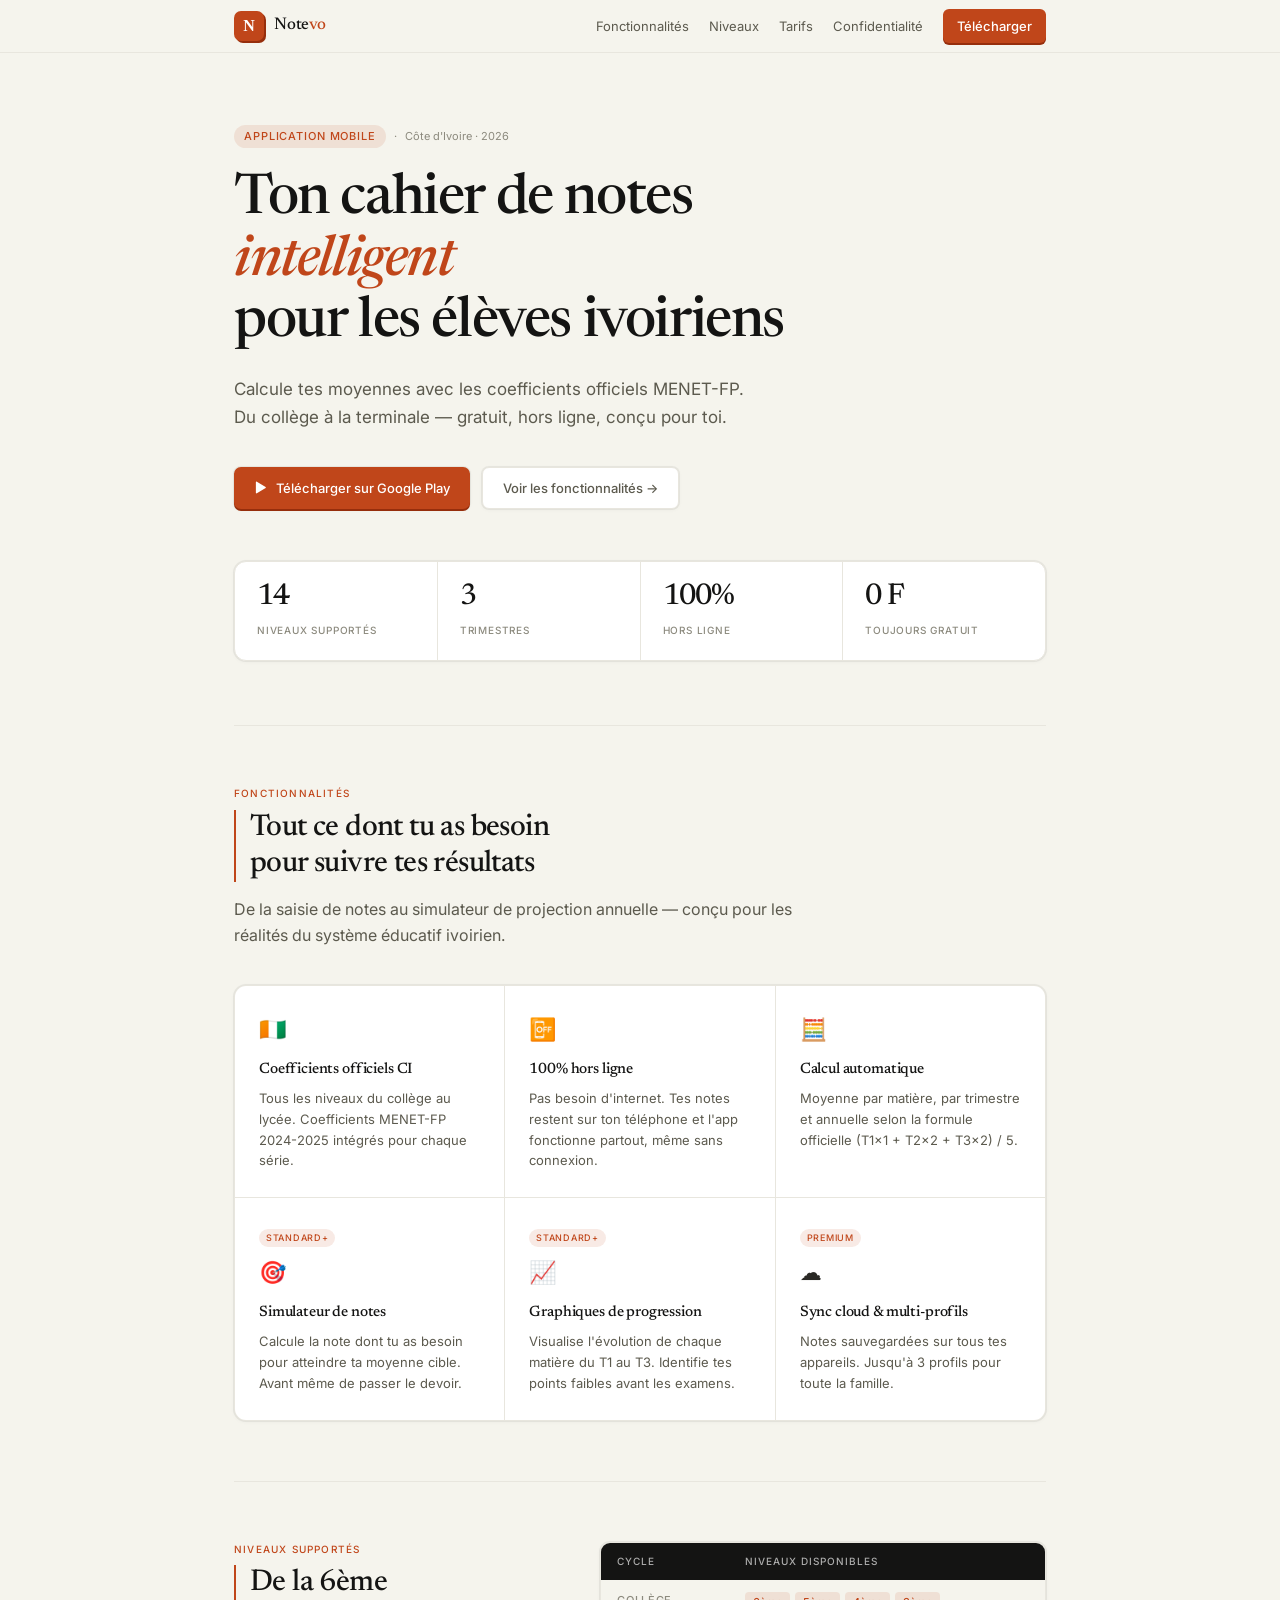
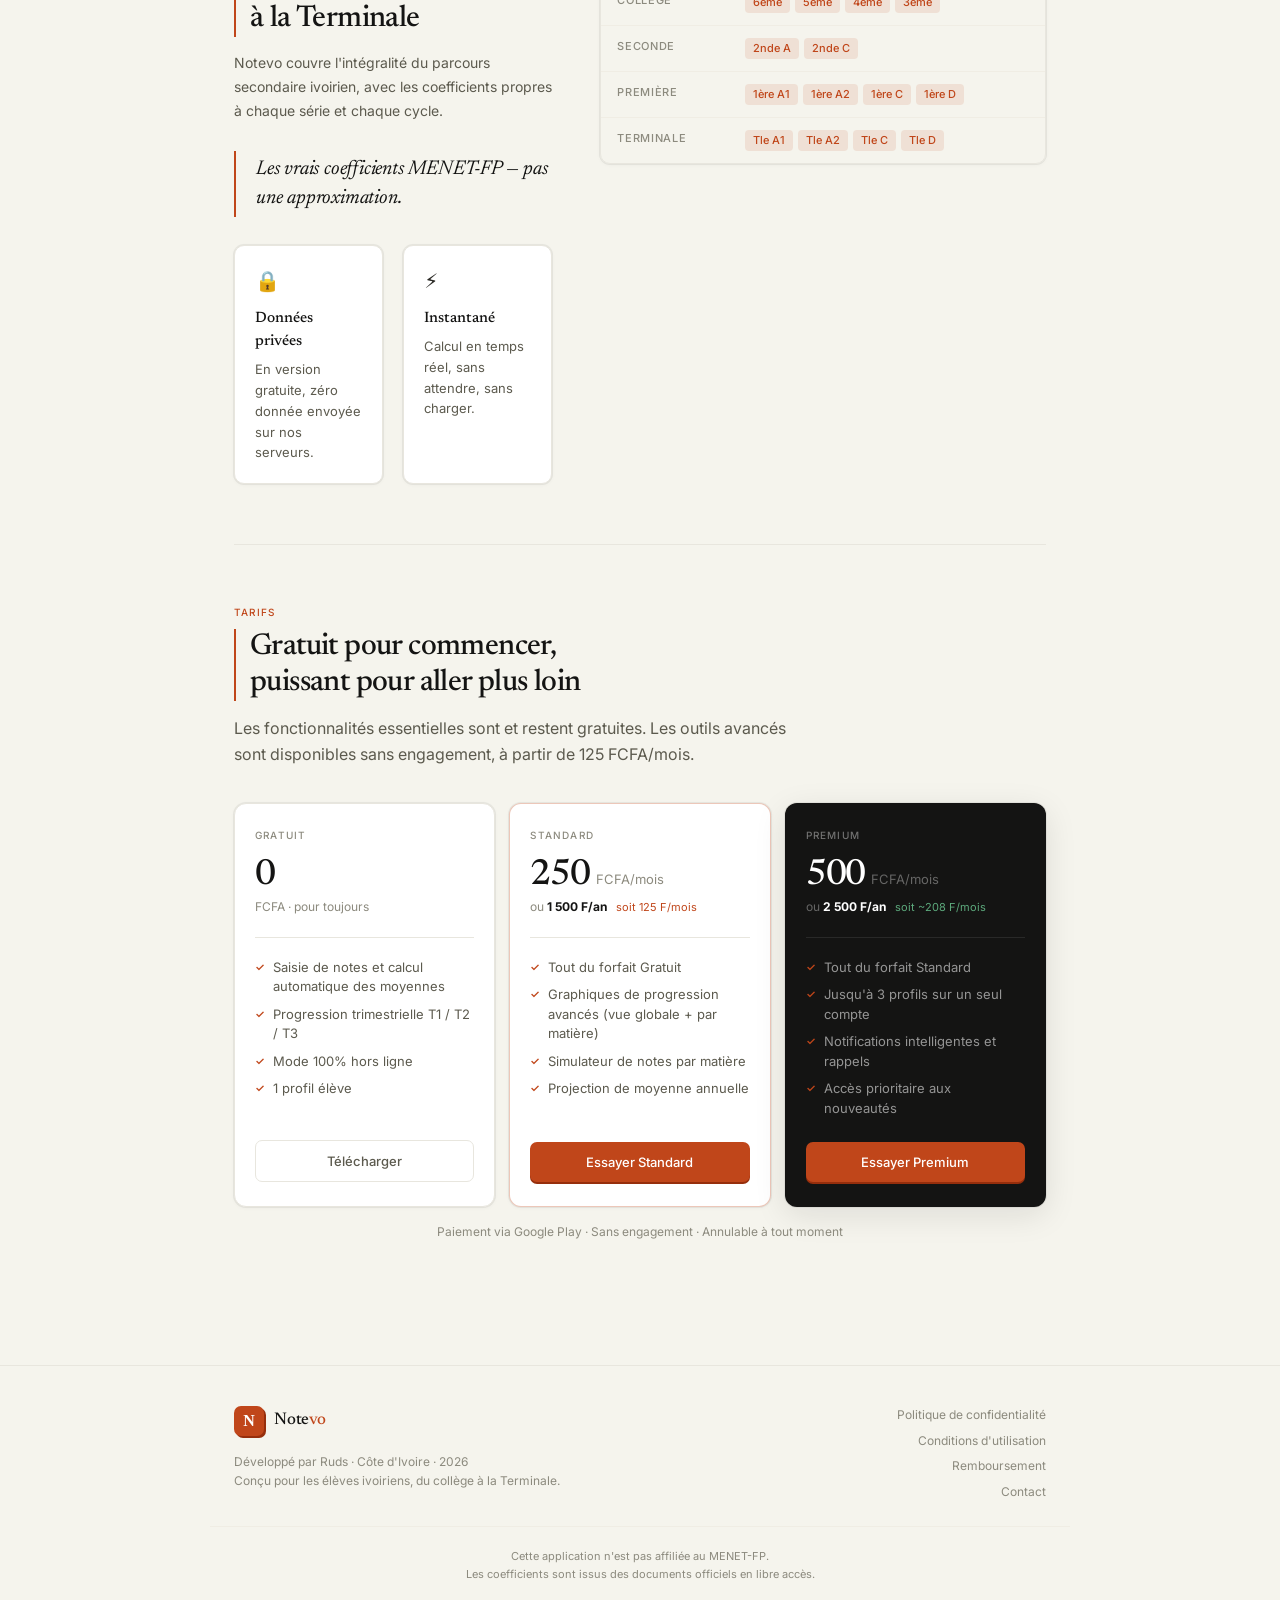
==== commit c71dda85: "Revise pricing information and feature list in index.html Updated pricing details and features for p" ====
--- a/docs/index.html
+++ b/docs/index.html
@@ -266,52 +266,74 @@
       <span class="section-label">Tarifs</span>
       <h2 class="section-title">Gratuit pour commencer,<br/>puissant pour aller plus loin</h2>
       <p class="lede" style="margin-top:14px;">
-        Les fonctionnalités essentielles sont et restent gratuites. Les outils avancés sont disponibles sans engagement.
+        Les fonctionnalités essentielles sont et restent gratuites. Les outils avancés sont disponibles sans engagement, à partir de 125 FCFA/mois.
       </p>
     </div>
     <div class="pricing-grid">
+
+      <!-- FREE -->
       <div class="pricing-card">
         <p class="plan-name">Gratuit</p>
         <div class="plan-amount">0</div>
         <div class="plan-per">FCFA · pour toujours</div>
         <div class="plan-rule"></div>
         <ul class="plan-feats">
-          <li>Calcul complet des moyennes</li>
-          <li>14 niveaux MENET-FP</li>
-          <li>3 trimestres</li>
+          <li>Saisie de notes et calcul automatique des moyennes</li>
+          <li>Progression trimestrielle T1 / T2 / T3</li>
           <li>Mode 100% hors ligne</li>
           <li>1 profil élève</li>
         </ul>
         <a href="https://play.google.com/store/apps/details?id=ci.ruds.notevo" class="plan-action plan-action-ghost">Télécharger</a>
       </div>
+
+      <!-- STANDARD -->
       <div class="pricing-card tier-standard">
         <p class="plan-name">Standard</p>
-        <div class="plan-amount">250</div>
-        <div class="plan-per">FCFA/mois · ou 1 500 F/an</div>
+        <div style="display:flex; align-items:baseline; gap:6px;">
+          <div class="plan-amount">250</div>
+          <span style="font-size:13px; color:var(--mist);">FCFA/mois</span>
+        </div>
+        <div class="plan-per">
+          ou <strong style="color:var(--near-black);">1 500 F/an</strong>
+          <span style="color:var(--brand); font-size:11px; margin-left:6px;">soit 125 F/mois</span>
+        </div>
         <div class="plan-rule"></div>
         <ul class="plan-feats">
           <li>Tout du forfait Gratuit</li>
-          <li>Graphiques de progression</li>
-          <li>Simulateur de notes</li>
+          <li>Graphiques de progression avancés (vue globale + par matière)</li>
+          <li>Simulateur de notes par matière</li>
           <li>Projection de moyenne annuelle</li>
         </ul>
         <a href="https://play.google.com/store/apps/details?id=ci.ruds.notevo" class="plan-action plan-action-fill">Essayer Standard</a>
       </div>
+
+      <!-- PREMIUM -->
       <div class="pricing-card tier-premium">
         <p class="plan-name">Premium</p>
-        <div class="plan-amount">500</div>
-        <div class="plan-per">FCFA/mois · ou 2 500 F/an</div>
+        <div style="display:flex; align-items:baseline; gap:6px;">
+          <div class="plan-amount">500</div>
+          <span style="font-size:13px; color:rgba(255,255,255,.35);">FCFA/mois</span>
+        </div>
+        <div class="plan-per">
+          ou <strong style="color:white;">2 500 F/an</strong>
+          <span style="color:rgba(111,207,151,.8); font-size:11px; margin-left:6px;">soit ~208 F/mois</span>
+        </div>
         <div class="plan-rule"></div>
         <ul class="plan-feats">
           <li>Tout du forfait Standard</li>
-          <li>Sync cloud multi-appareils</li>
-          <li>Jusqu'à 3 profils</li>
-          <li>Notifications & rappels</li>
+          <li>Jusqu'à 3 profils sur un seul compte</li>
+          <li>Notifications intelligentes et rappels</li>
           <li>Accès prioritaire aux nouveautés</li>
         </ul>
         <a href="https://play.google.com/store/apps/details?id=ci.ruds.notevo" class="plan-action plan-action-fill">Essayer Premium</a>
       </div>
-    </div>
+
+    </div>
+
+    <!-- Note annuel -->
+    <p class="caption" style="text-align:center; margin-top:16px;">
+      Paiement via Google Play · Sans engagement · Annulable à tout moment
+    </p>
   </section>
 
 </div><!-- .page -->
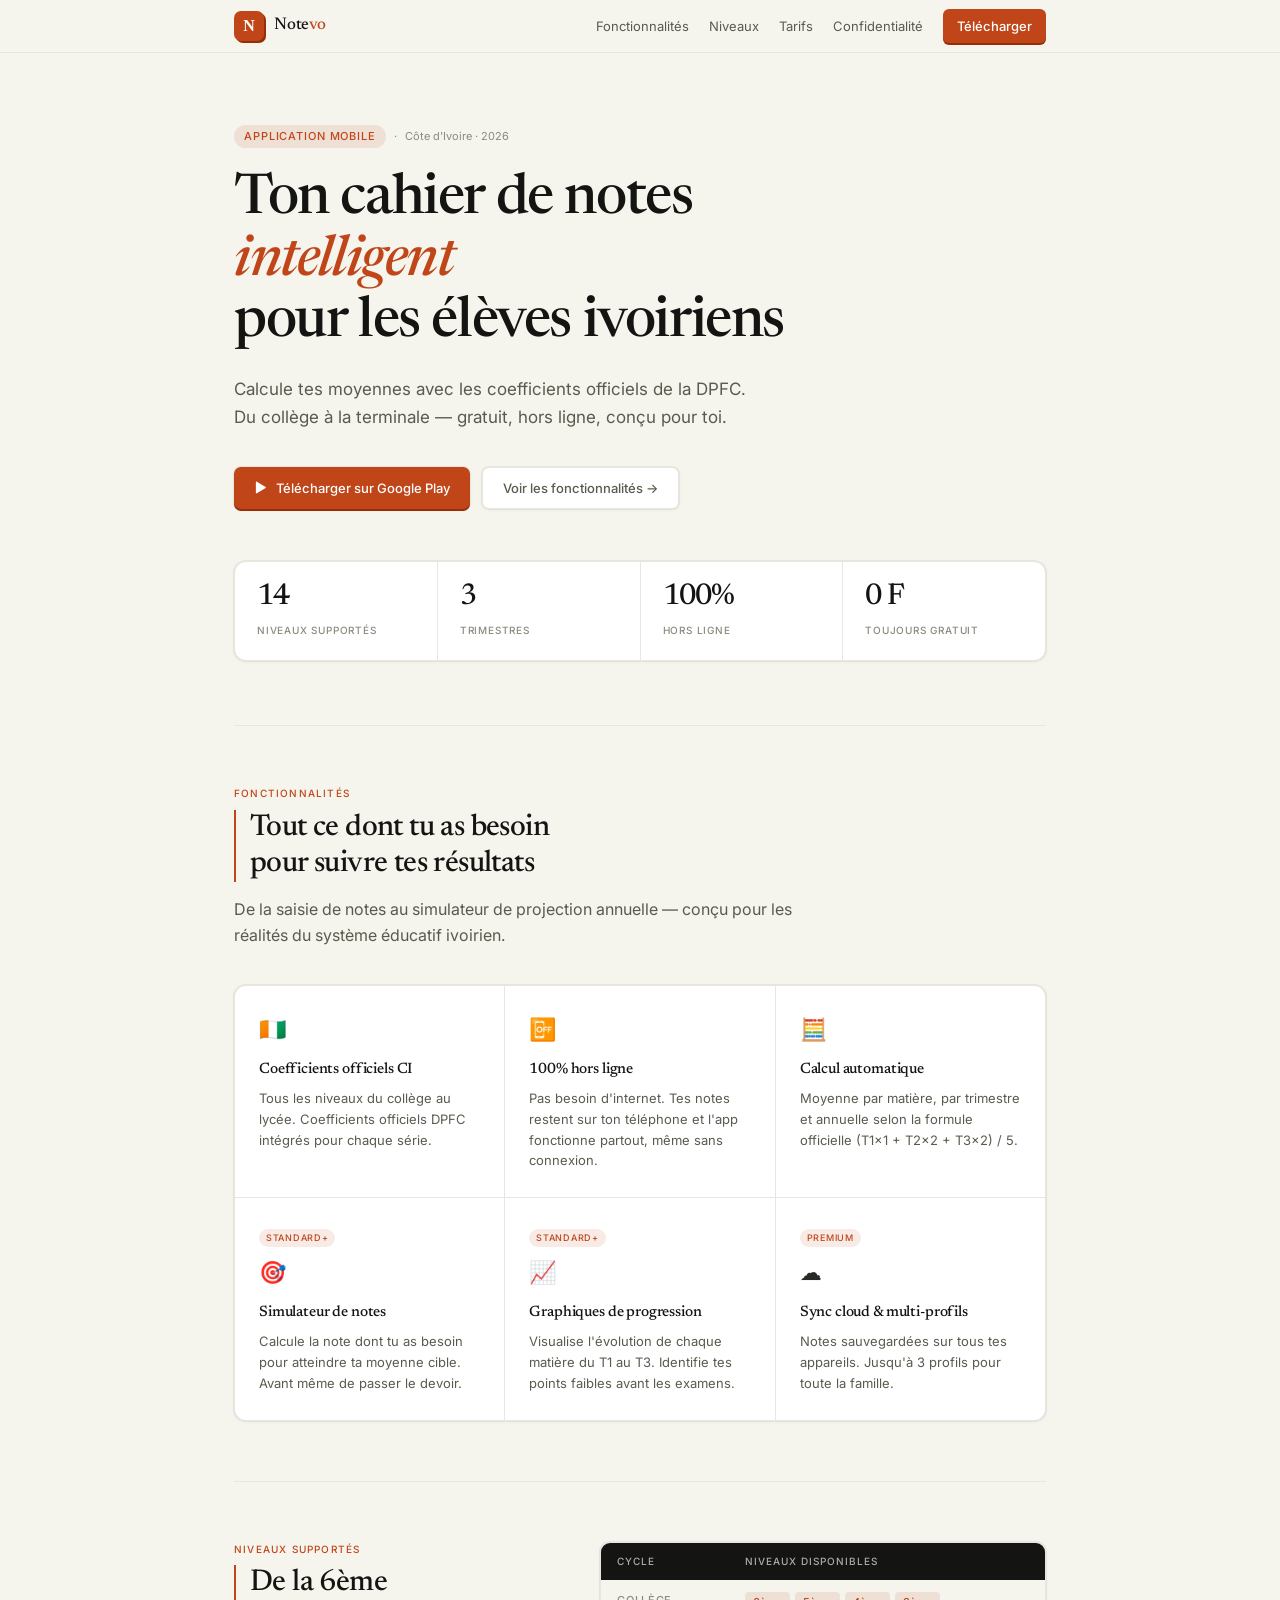
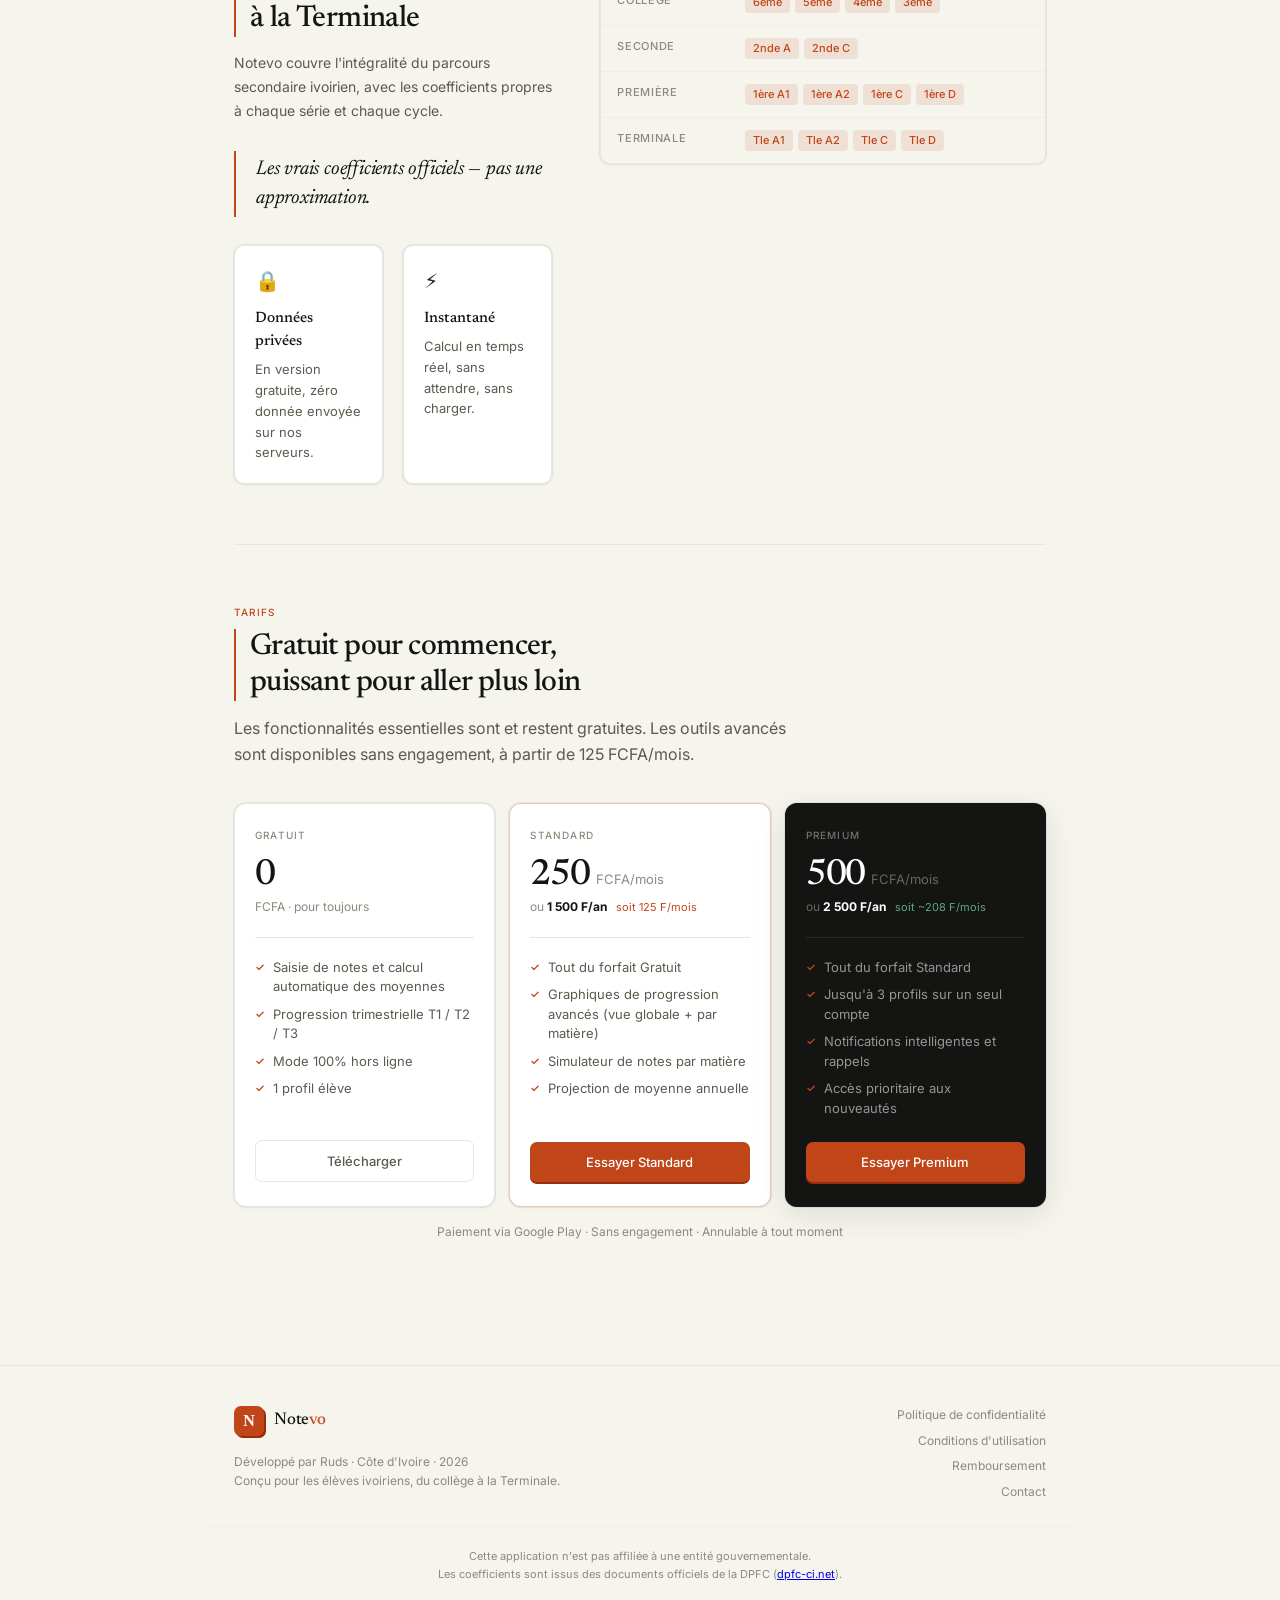
==== commit ab487c28: "Replace MENET-FP references with DPFC across all HTML pages - Swap disclaimer text to "entité gouver" ====
--- a/docs/index.html
+++ b/docs/index.html
@@ -3,7 +3,7 @@
 <head>
   <meta charset="UTF-8"/>
   <meta name="viewport" content="width=device-width, initial-scale=1.0"/>
-  <meta name="description" content="Notevo — Cahier de notes scolaires intelligent pour les élèves de Côte d'Ivoire. Coefficients officiels MENET-FP, calcul automatique, 100% hors ligne."/>
+  <meta name="description" content="Notevo — Cahier de notes scolaires intelligent pour les élèves de Côte d'Ivoire. Coefficients officiels DPFC, calcul automatique, 100% hors ligne."/>
   <meta property="og:title" content="Notevo — Cahier de notes · Côte d'Ivoire"/>
   <meta property="og:description" content="Calcule tes moyennes avec les coefficients officiels CI. Du collège à la terminale."/>
   <meta property="og:type" content="website"/>
@@ -99,7 +99,7 @@
       Ton cahier de notes <em>intelligent</em><br/>pour les élèves ivoiriens
     </h1>
     <p class="hero-sub">
-      Calcule tes moyennes avec les coefficients officiels MENET-FP.
+      Calcule tes moyennes avec les coefficients officiels de la DPFC.
       Du collège à la terminale — gratuit, hors ligne, conçu pour toi.
     </p>
     <div class="hero-actions">
@@ -144,7 +144,7 @@
       <div class="feature-cell">
         <span class="feature-icon">🇨🇮</span>
         <h3>Coefficients officiels CI</h3>
-        <p>Tous les niveaux du collège au lycée. Coefficients MENET-FP 2024-2025 intégrés pour chaque série.</p>
+        <p>Tous les niveaux du collège au lycée. Coefficients officiels DPFC intégrés pour chaque série.</p>
       </div>
       <div class="feature-cell">
         <span class="feature-icon">📴</span>
@@ -187,7 +187,7 @@
           Notevo couvre l'intégralité du parcours secondaire ivoirien, avec les coefficients propres à chaque série et chaque cycle.
         </p>
         <blockquote class="quote">
-          Les vrais coefficients MENET-FP — pas une approximation.
+          Les vrais coefficients officiels — pas une approximation.
         </blockquote>
         <div class="why-grid" style="margin-top:24px;">
           <div class="why-item">
@@ -359,8 +359,8 @@
     </nav>
   </div>
   <div class="footer-disclaimer">
-    Cette application n'est pas affiliée au MENET-FP.<br/>
-    Les coefficients sont issus des documents officiels en libre accès.
+    Cette application n'est pas affiliée à une entité gouvernementale.<br/>
+    Les coefficients sont issus des documents officiels de la DPFC (<a href="https://dpfc-ci.net" target="_blank">dpfc-ci.net</a>).
   </div>
 </footer>
 
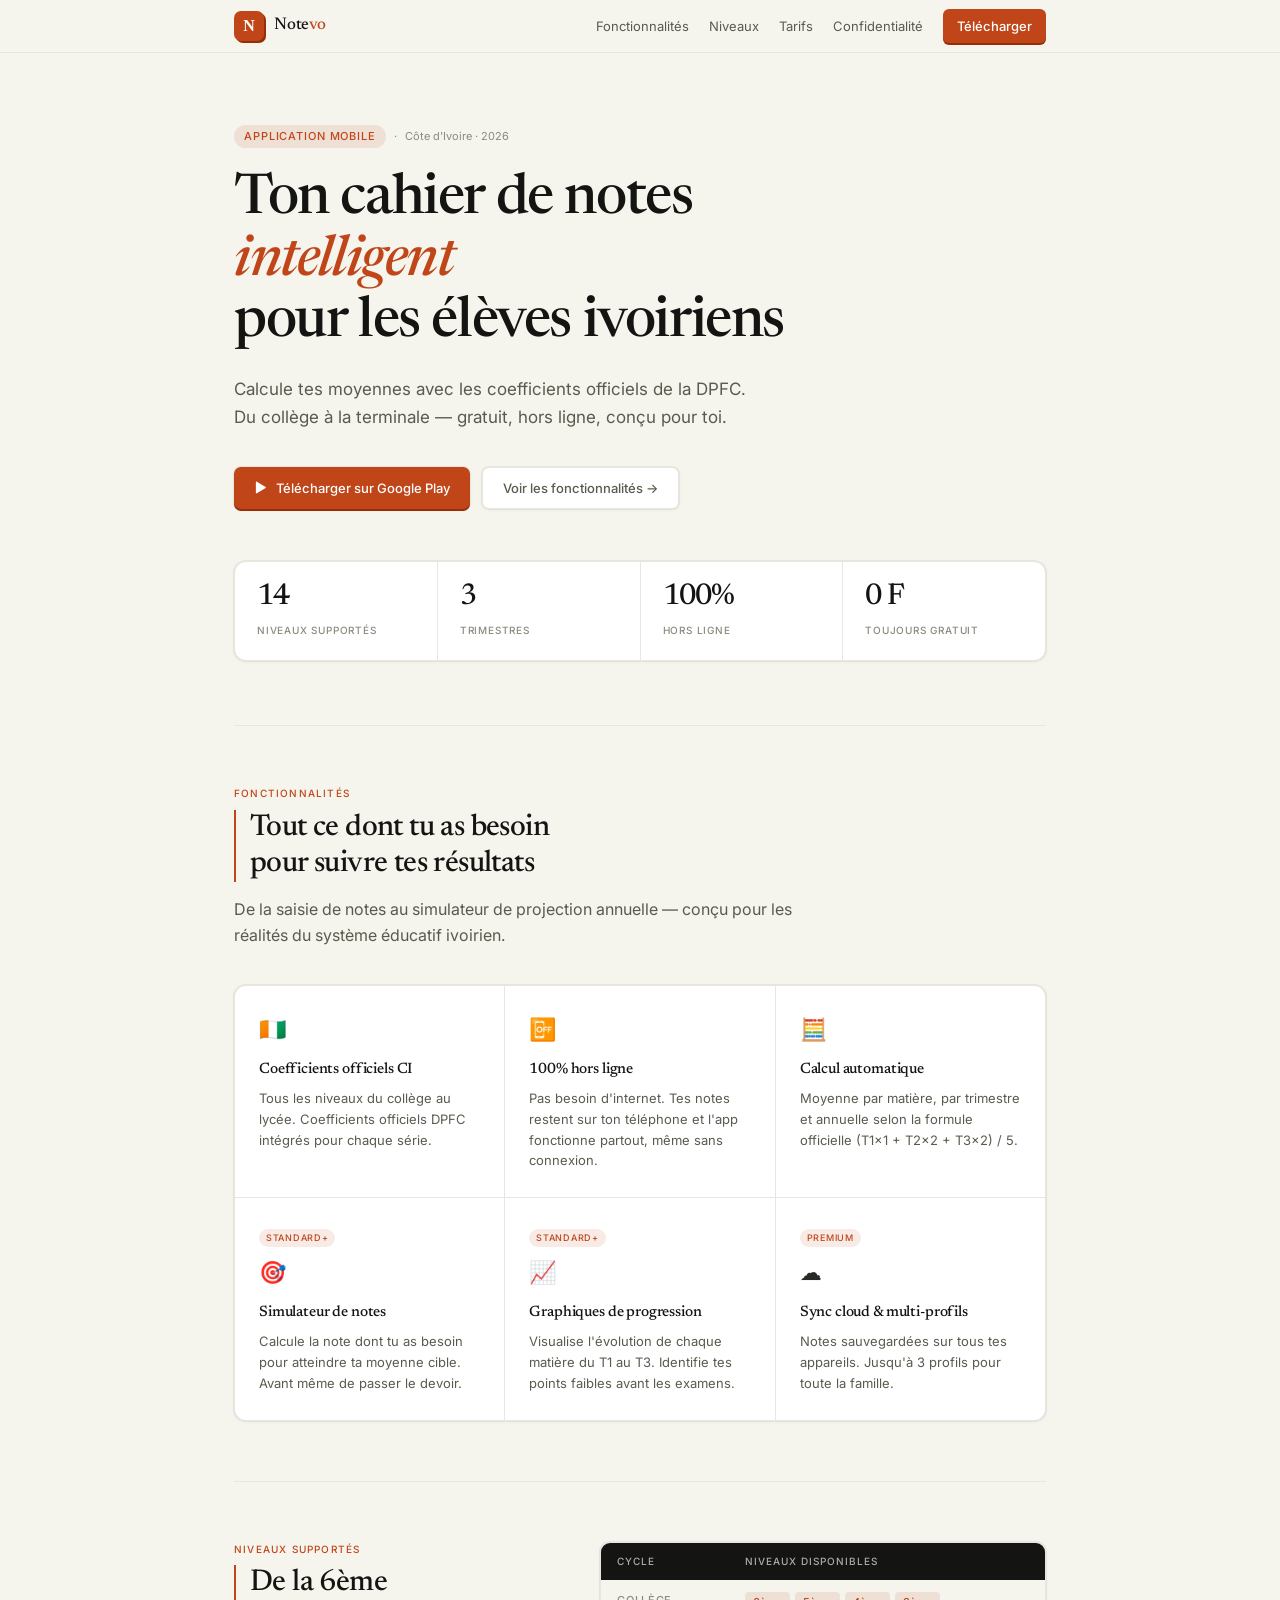
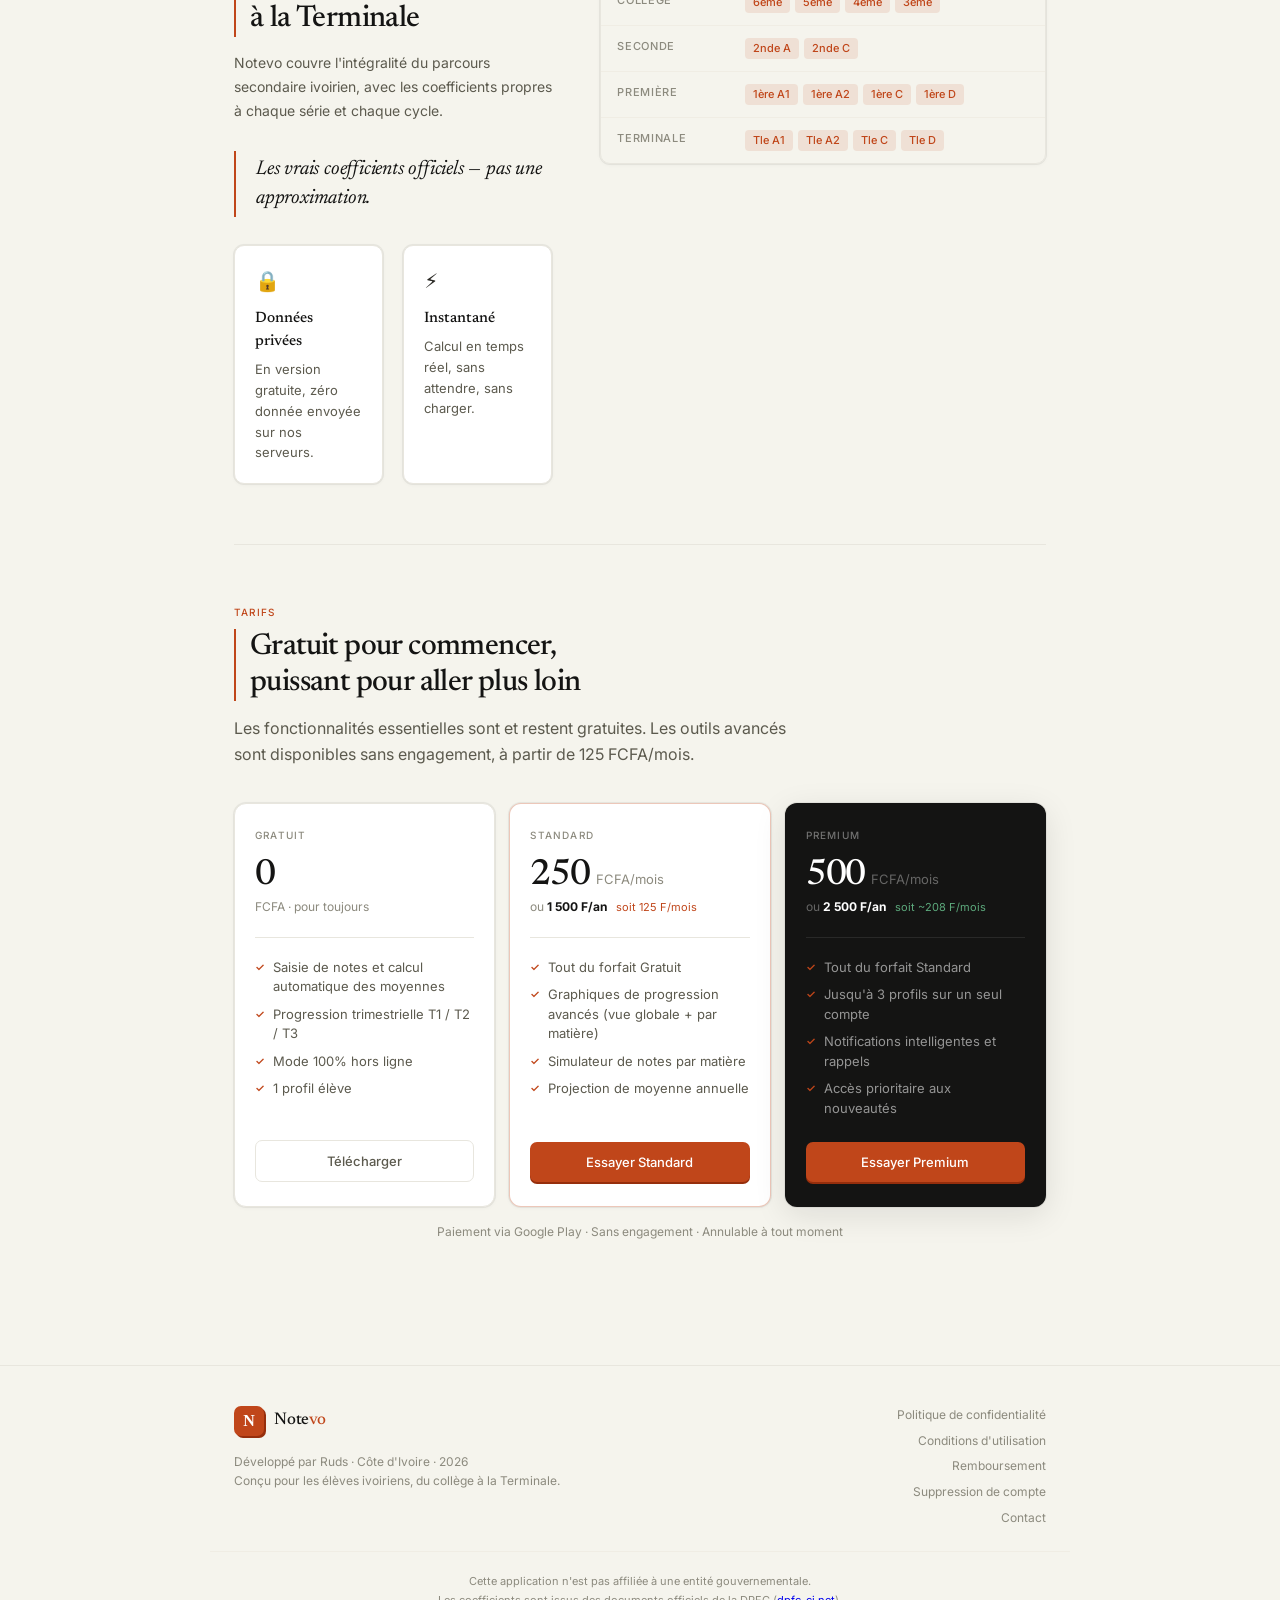
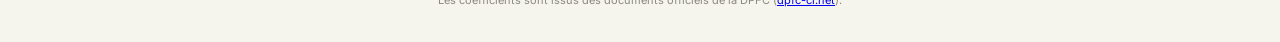
==== commit 093fb8a4: "Add cross-navigation links between all 5 HTML pages Each page now links to the other 4 in both the n" ====
--- a/docs/index.html
+++ b/docs/index.html
@@ -355,6 +355,7 @@
       <a href="privacy.html">Politique de confidentialité</a>
       <a href="terms.html">Conditions d'utilisation</a>
       <a href="refund.html">Remboursement</a>
+      <a href="delete-account.html">Suppression de compte</a>
       <a href="mailto:ruds.devci@gmail.com">Contact</a>
     </nav>
   </div>
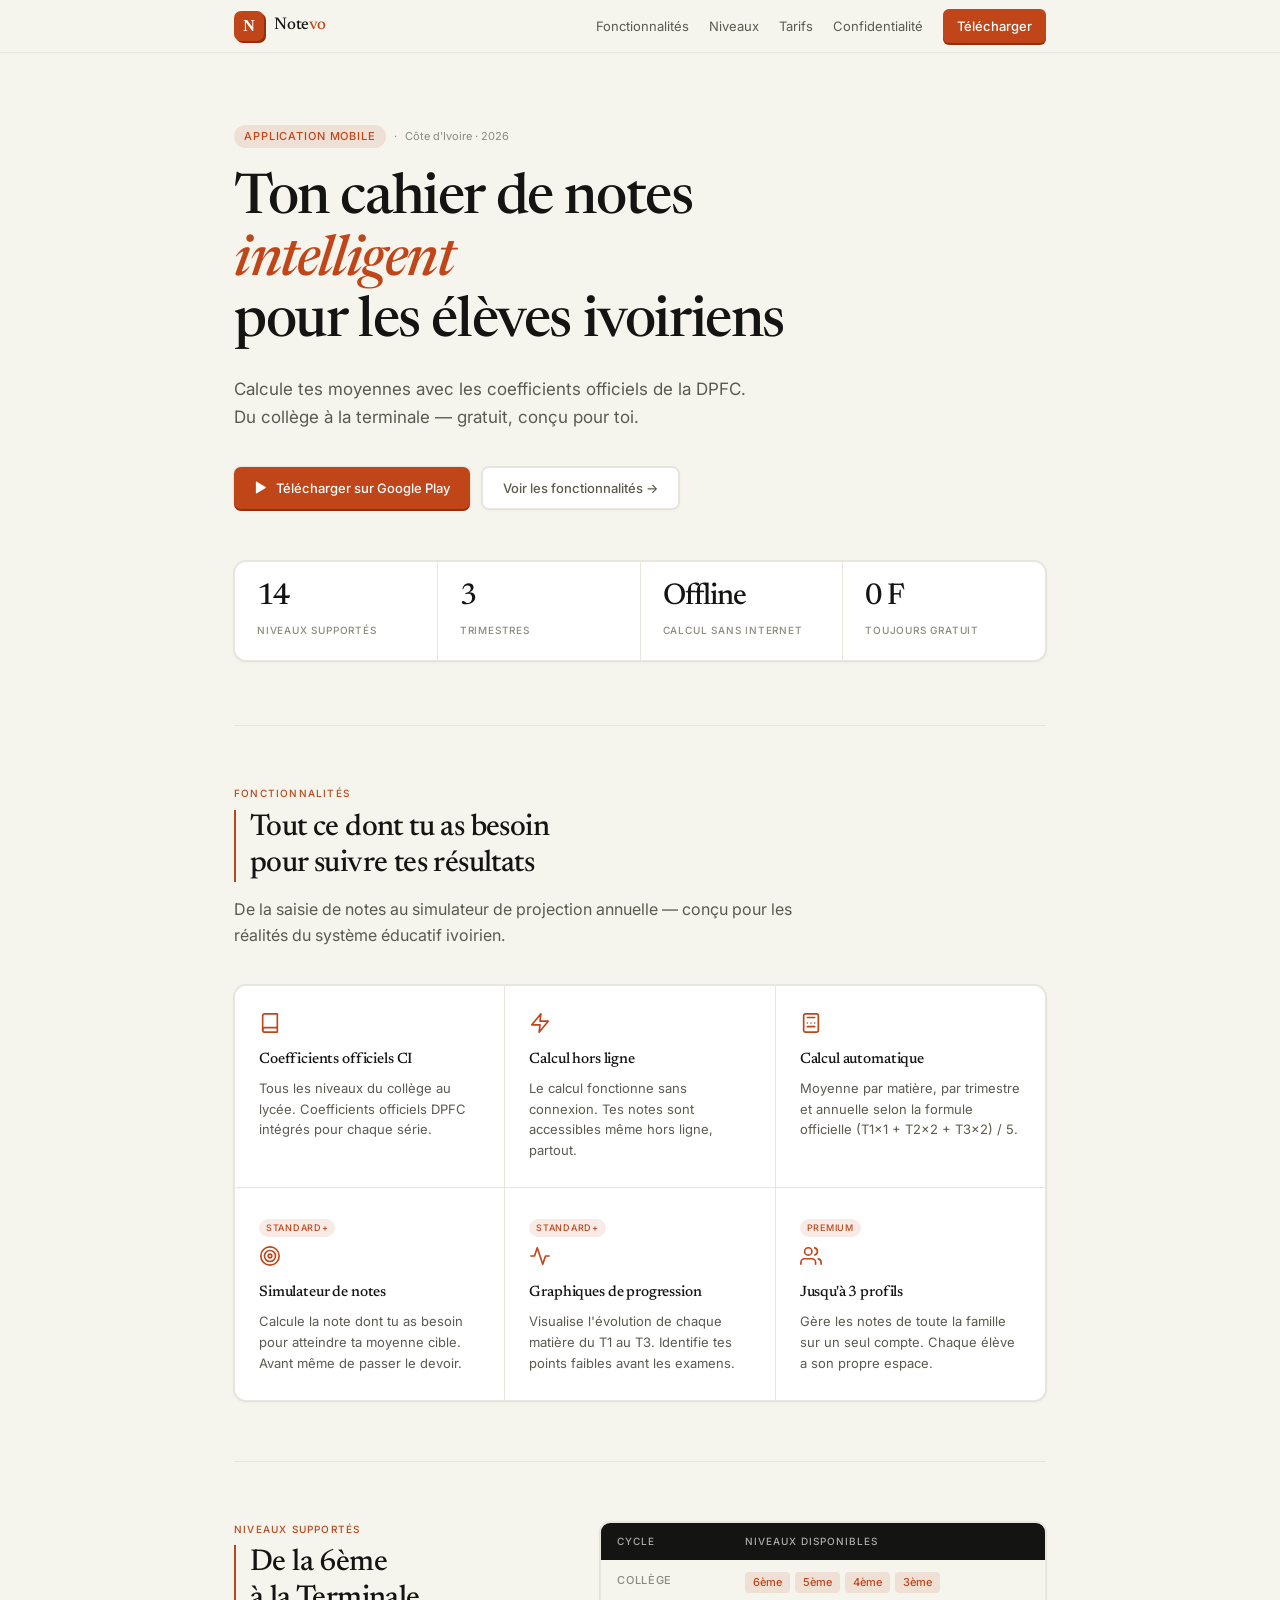
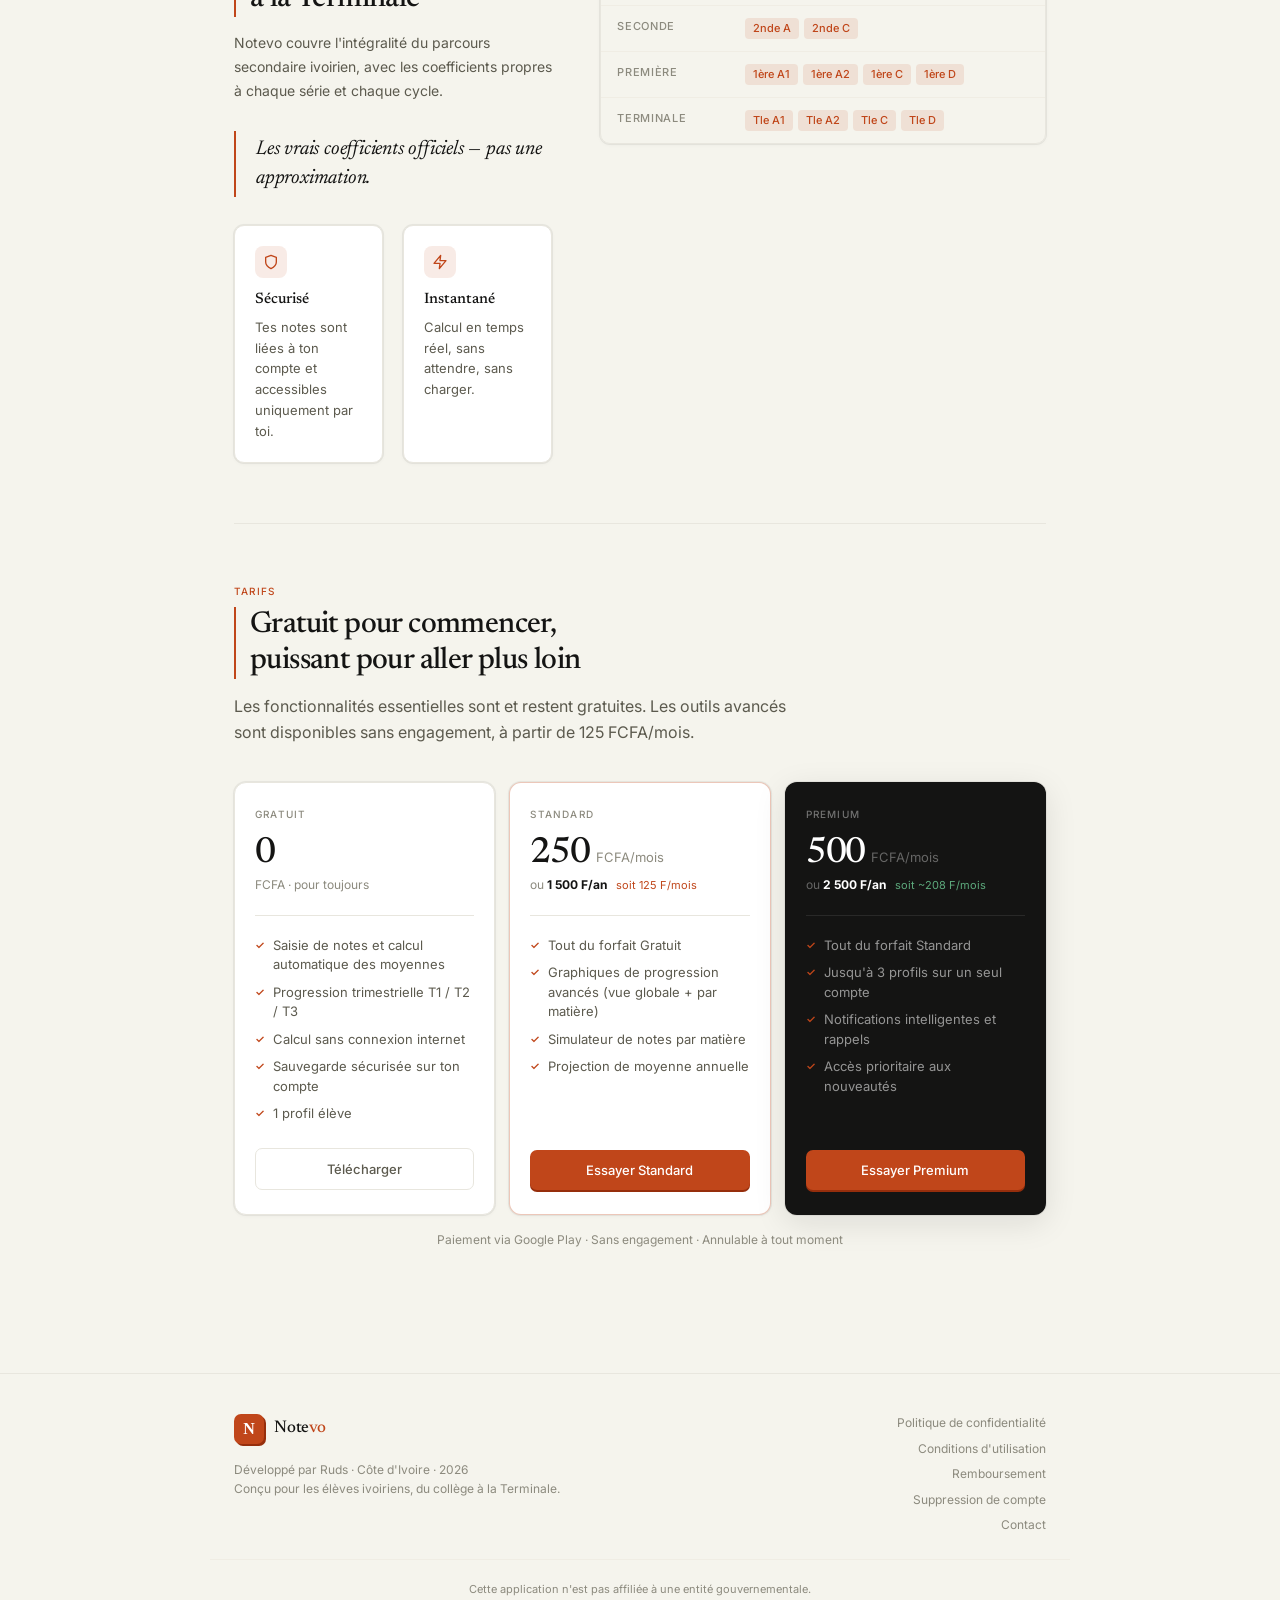
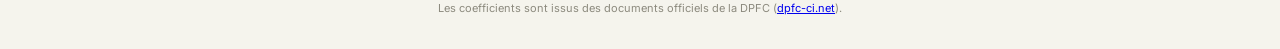
==== commit e2f0e31e: "fix: correct misleading copy, SVG icons, mobile nav Content fixes (accuracy): - Remove "Tes notes re" ====
--- a/docs/index.html
+++ b/docs/index.html
@@ -3,7 +3,7 @@
 <head>
   <meta charset="UTF-8"/>
   <meta name="viewport" content="width=device-width, initial-scale=1.0"/>
-  <meta name="description" content="Notevo — Cahier de notes scolaires intelligent pour les élèves de Côte d'Ivoire. Coefficients officiels DPFC, calcul automatique, 100% hors ligne."/>
+  <meta name="description" content="Notevo — Cahier de notes scolaires intelligent pour les élèves de Côte d'Ivoire. Coefficients officiels DPFC, calcul automatique, hors ligne."/>
   <meta property="og:title" content="Notevo — Cahier de notes · Côte d'Ivoire"/>
   <meta property="og:description" content="Calcule tes moyennes avec les coefficients officiels CI. Du collège à la terminale."/>
   <meta property="og:type" content="website"/>
@@ -14,7 +14,6 @@
   <link href="https://fonts.googleapis.com/css2?family=Newsreader:ital,wght@0,400;0,500;0,600;1,400;1,500&family=Inter:wght@400;500;600&display=swap" rel="stylesheet"/>
   <link rel="stylesheet" href="styles.css"/>
   <style>
-    /* Page-specific styles */
     .hero {
       padding: 72px 0 64px;
       border-bottom: 1px solid var(--border-cream);
@@ -37,13 +36,11 @@
 
     .section-head { margin-bottom: 36px; }
 
-    /* Layout: levels */
     .levels-layout {
       display: grid; grid-template-columns: 5fr 7fr; gap: 48px; align-items: start;
     }
     @media (max-width: 640px) { .levels-layout { grid-template-columns: 1fr; gap: 28px; } }
 
-    /* Layout: why */
     .why-grid { display: grid; grid-template-columns: 1fr 1fr; gap: 20px; }
     @media (max-width: 540px) { .why-grid { grid-template-columns: 1fr; } }
     .why-item {
@@ -51,20 +48,18 @@
       border: 1px solid var(--border-cream); border-radius: 10px;
       box-shadow: var(--shadow-ring);
     }
-    .why-icon { font-size: 20px; margin-bottom: 10px; display: block; }
+    .why-icon {
+      width: 32px; height: 32px; border-radius: 8px;
+      background: var(--brand-tag);
+      display: flex; align-items: center; justify-content: center;
+      margin-bottom: 10px;
+    }
+    .why-icon svg { width: 16px; height: 16px; stroke: var(--brand); fill: none; stroke-width: 2; stroke-linecap: round; stroke-linejoin: round; }
     .why-item h4 {
       font-family: var(--serif); font-size: 15px; font-weight: 500;
       color: var(--near-black); margin-bottom: 6px;
     }
     .why-item p { font-size: 13px; color: var(--olive); line-height: 1.6; }
-
-    .badge-free {
-      display: inline-flex; align-items: center; gap: 6px;
-      font-size: 11px; color: var(--mist); font-weight: 400;
-      padding: 5px 10px; border: 1px solid var(--border-cream);
-      border-radius: 20px; background: white;
-    }
-    .badge-free::before { content: '●'; color: #4caf50; font-size: 8px; }
   </style>
 </head>
 <body>
@@ -83,6 +78,18 @@
       <a href="privacy.html">Confidentialité</a>
       <a href="https://play.google.com/store/apps/details?id=ci.ruds.notevo" class="nav-cta">Télécharger</a>
     </div>
+    <button class="nav-hamburger" onclick="document.querySelector('.nav-mobile').classList.toggle('open')" aria-label="Menu">
+      <svg width="18" height="18" viewBox="0 0 24 24" fill="none" stroke="currentColor" stroke-width="2" stroke-linecap="round">
+        <line x1="3" y1="6" x2="21" y2="6"/><line x1="3" y1="12" x2="21" y2="12"/><line x1="3" y1="18" x2="21" y2="18"/>
+      </svg>
+    </button>
+  </div>
+  <div class="nav-mobile">
+    <a href="#features" onclick="this.closest('.nav-mobile').classList.remove('open')">Fonctionnalités</a>
+    <a href="#levels" onclick="this.closest('.nav-mobile').classList.remove('open')">Niveaux</a>
+    <a href="#pricing" onclick="this.closest('.nav-mobile').classList.remove('open')">Tarifs</a>
+    <a href="privacy.html">Confidentialité</a>
+    <a href="https://play.google.com/store/apps/details?id=ci.ruds.notevo" class="nav-mobile-cta">Télécharger sur Google Play</a>
   </div>
 </nav>
 
@@ -100,7 +107,7 @@
     </h1>
     <p class="hero-sub">
       Calcule tes moyennes avec les coefficients officiels de la DPFC.
-      Du collège à la terminale — gratuit, hors ligne, conçu pour toi.
+      Du collège à la terminale — gratuit, conçu pour toi.
     </p>
     <div class="hero-actions">
       <a href="https://play.google.com/store/apps/details?id=ci.ruds.notevo" class="btn btn-brand">
@@ -121,8 +128,8 @@
         <span class="metric-label">Trimestres</span>
       </div>
       <div class="metric-cell">
-        <span class="metric-value">100%</span>
-        <span class="metric-label">Hors ligne</span>
+        <span class="metric-value">Offline</span>
+        <span class="metric-label">Calcul sans internet</span>
       </div>
       <div class="metric-cell">
         <span class="metric-value">0 F</span>
@@ -142,37 +149,49 @@
     </div>
     <div class="features-grid">
       <div class="feature-cell">
-        <span class="feature-icon">🇨🇮</span>
+        <span class="feature-icon">
+          <svg viewBox="0 0 24 24" fill="none" stroke-linecap="round" stroke-linejoin="round"><path d="M4 19.5A2.5 2.5 0 0 1 6.5 17H20"/><path d="M6.5 2H20v20H6.5A2.5 2.5 0 0 1 4 19.5v-15A2.5 2.5 0 0 1 6.5 2z"/></svg>
+        </span>
         <h3>Coefficients officiels CI</h3>
         <p>Tous les niveaux du collège au lycée. Coefficients officiels DPFC intégrés pour chaque série.</p>
       </div>
       <div class="feature-cell">
-        <span class="feature-icon">📴</span>
-        <h3>100% hors ligne</h3>
-        <p>Pas besoin d'internet. Tes notes restent sur ton téléphone et l'app fonctionne partout, même sans connexion.</p>
-      </div>
-      <div class="feature-cell">
-        <span class="feature-icon">🧮</span>
+        <span class="feature-icon">
+          <svg viewBox="0 0 24 24" fill="none" stroke-linecap="round" stroke-linejoin="round"><polygon points="13 2 3 14 12 14 11 22 21 10 12 10 13 2"/></svg>
+        </span>
+        <h3>Calcul hors ligne</h3>
+        <p>Le calcul fonctionne sans connexion. Tes notes sont accessibles même hors ligne, partout.</p>
+      </div>
+      <div class="feature-cell">
+        <span class="feature-icon">
+          <svg viewBox="0 0 24 24" fill="none" stroke-linecap="round" stroke-linejoin="round"><rect x="4" y="2" width="16" height="20" rx="2"/><line x1="8" y1="6" x2="16" y2="6"/><line x1="8" y1="12" x2="8.01" y2="12"/><line x1="12" y1="12" x2="12.01" y2="12"/><line x1="16" y1="12" x2="16.01" y2="12"/><line x1="8" y1="16" x2="16" y2="16"/></svg>
+        </span>
         <h3>Calcul automatique</h3>
         <p>Moyenne par matière, par trimestre et annuelle selon la formule officielle (T1×1 + T2×2 + T3×2) / 5.</p>
       </div>
       <div class="feature-cell">
         <div class="feature-badge">Standard+</div>
-        <span class="feature-icon">🎯</span>
+        <span class="feature-icon">
+          <svg viewBox="0 0 24 24" fill="none" stroke-linecap="round" stroke-linejoin="round"><circle cx="12" cy="12" r="10"/><circle cx="12" cy="12" r="6"/><circle cx="12" cy="12" r="2"/></svg>
+        </span>
         <h3>Simulateur de notes</h3>
         <p>Calcule la note dont tu as besoin pour atteindre ta moyenne cible. Avant même de passer le devoir.</p>
       </div>
       <div class="feature-cell">
         <div class="feature-badge">Standard+</div>
-        <span class="feature-icon">📈</span>
+        <span class="feature-icon">
+          <svg viewBox="0 0 24 24" fill="none" stroke-linecap="round" stroke-linejoin="round"><polyline points="22 12 18 12 15 21 9 3 6 12 2 12"/></svg>
+        </span>
         <h3>Graphiques de progression</h3>
         <p>Visualise l'évolution de chaque matière du T1 au T3. Identifie tes points faibles avant les examens.</p>
       </div>
       <div class="feature-cell">
         <div class="feature-badge">Premium</div>
-        <span class="feature-icon">☁️</span>
-        <h3>Sync cloud & multi-profils</h3>
-        <p>Notes sauvegardées sur tous tes appareils. Jusqu'à 3 profils pour toute la famille.</p>
+        <span class="feature-icon">
+          <svg viewBox="0 0 24 24" fill="none" stroke-linecap="round" stroke-linejoin="round"><path d="M17 21v-2a4 4 0 0 0-4-4H5a4 4 0 0 0-4 4v2"/><circle cx="9" cy="7" r="4"/><path d="M23 21v-2a4 4 0 0 0-3-3.87"/><path d="M16 3.13a4 4 0 0 1 0 7.75"/></svg>
+        </span>
+        <h3>Jusqu'à 3 profils</h3>
+        <p>Gère les notes de toute la famille sur un seul compte. Chaque élève a son propre espace.</p>
       </div>
     </div>
   </section>
@@ -191,12 +210,16 @@
         </blockquote>
         <div class="why-grid" style="margin-top:24px;">
           <div class="why-item">
-            <span class="why-icon">🔒</span>
-            <h4>Données privées</h4>
-            <p>En version gratuite, zéro donnée envoyée sur nos serveurs.</p>
+            <div class="why-icon">
+              <svg viewBox="0 0 24 24"><path d="M12 22s8-4 8-10V5l-8-3-8 3v7c0 6 8 10 8 10z"/></svg>
+            </div>
+            <h4>Sécurisé</h4>
+            <p>Tes notes sont liées à ton compte et accessibles uniquement par toi.</p>
           </div>
           <div class="why-item">
-            <span class="why-icon">⚡</span>
+            <div class="why-icon">
+              <svg viewBox="0 0 24 24"><polygon points="13 2 3 14 12 14 11 22 21 10 12 10 13 2"/></svg>
+            </div>
             <h4>Instantané</h4>
             <p>Calcul en temps réel, sans attendre, sans charger.</p>
           </div>
@@ -280,7 +303,8 @@
         <ul class="plan-feats">
           <li>Saisie de notes et calcul automatique des moyennes</li>
           <li>Progression trimestrielle T1 / T2 / T3</li>
-          <li>Mode 100% hors ligne</li>
+          <li>Calcul sans connexion internet</li>
+          <li>Sauvegarde sécurisée sur ton compte</li>
           <li>1 profil élève</li>
         </ul>
         <a href="https://play.google.com/store/apps/details?id=ci.ruds.notevo" class="plan-action plan-action-ghost">Télécharger</a>
@@ -330,7 +354,6 @@
 
     </div>
 
-    <!-- Note annuel -->
     <p class="caption" style="text-align:center; margin-top:16px;">
       Paiement via Google Play · Sans engagement · Annulable à tout moment
     </p>
--- a/docs/styles.css
+++ b/docs/styles.css
@@ -94,6 +94,34 @@
   box-shadow: 0 2px 0 var(--brand-d);
 }
 
+/* Mobile hamburger */
+.nav-hamburger {
+  display: none; align-items: center; justify-content: center;
+  width: 36px; height: 36px; border-radius: 8px;
+  background: transparent; border: 1px solid var(--border-cream);
+  color: var(--olive); cursor: pointer;
+}
+.nav-mobile {
+  display: none; flex-direction: column;
+  background: rgba(245,244,237,0.98);
+  border-top: 1px solid var(--border-cream);
+  padding: 8px 24px 16px;
+}
+.nav-mobile.open { display: flex; }
+.nav-mobile a {
+  font-size: 14px; color: var(--olive); text-decoration: none;
+  padding: 10px 0; border-bottom: 1px solid var(--border-light);
+  transition: color .15s;
+}
+.nav-mobile a:hover { color: var(--near-black); }
+.nav-mobile a:last-child { border-bottom: none; }
+.nav-mobile-cta {
+  margin-top: 6px; text-align: center;
+  background: var(--brand) !important; color: white !important;
+  padding: 11px 0 !important; border-radius: 8px; font-weight: 500 !important;
+  border-bottom: none !important; box-shadow: 0 2px 0 var(--brand-d);
+}
+
 /* ── TYPOGRAPHY SCALE ────────────────────────────────────────── */
 .eyebrow-tag {
   display: inline-block;
@@ -342,7 +370,15 @@
   background: transparent; transition: background .2s;
 }
 .feature-cell:hover::after { background: var(--brand); }
-.feature-icon { font-size: 22px; display: block; margin-bottom: 12px; }
+.feature-icon {
+  display: flex; align-items: center; justify-content: flex-start;
+  margin-bottom: 14px;
+}
+.feature-icon svg {
+  width: 22px; height: 22px;
+  stroke: var(--brand); fill: none;
+  stroke-width: 1.8; stroke-linecap: round; stroke-linejoin: round;
+}
 .feature-badge {
   display: inline-block; font-size: 9px; font-weight: 500;
   letter-spacing: .08em; text-transform: uppercase;
@@ -427,6 +463,7 @@
 /* ── RESPONSIVE ──────────────────────────────────────────────── */
 @media (max-width: 640px) {
   .nav-links { display: none; }
+  .nav-hamburger { display: flex; }
   .metrics-row { flex-direction: column; }
   .metric-cell { border-right: none; border-bottom: 1px solid var(--border-cream); }
   .metric-cell:last-child { border-bottom: none; }
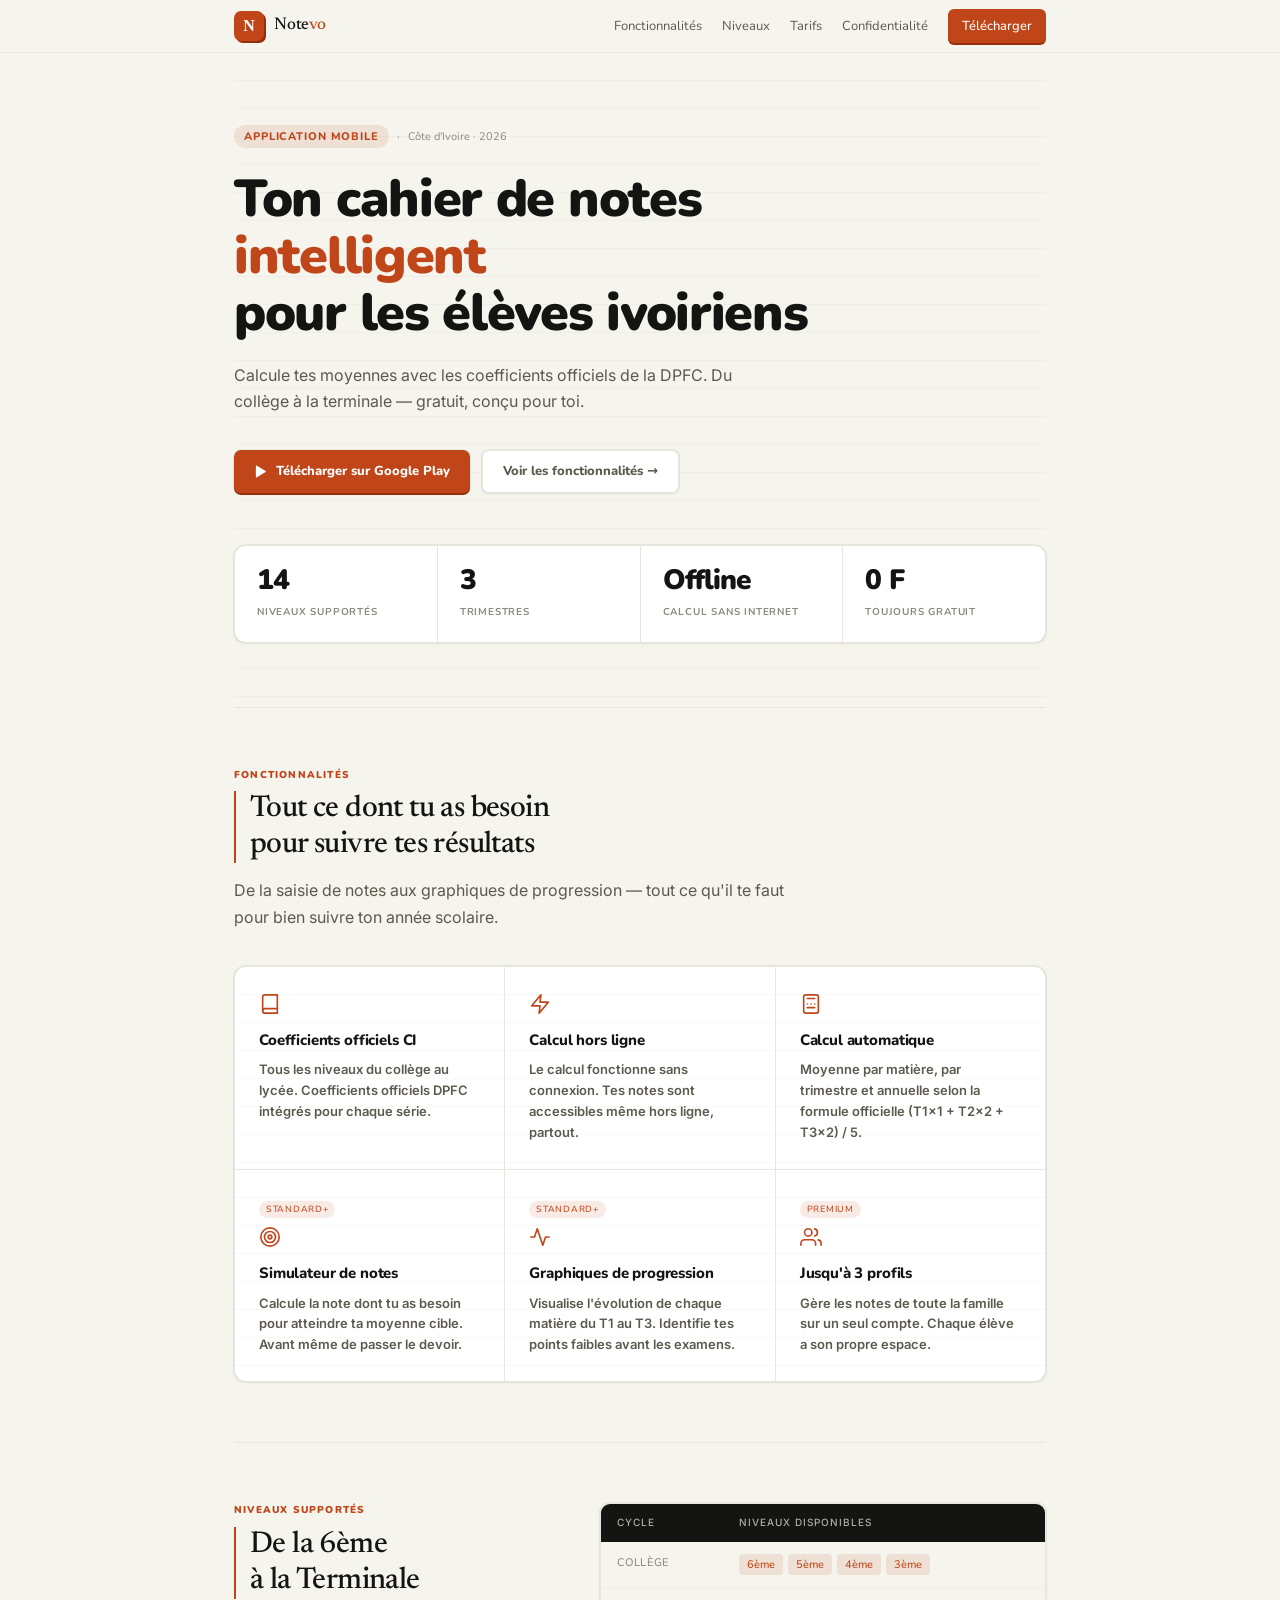
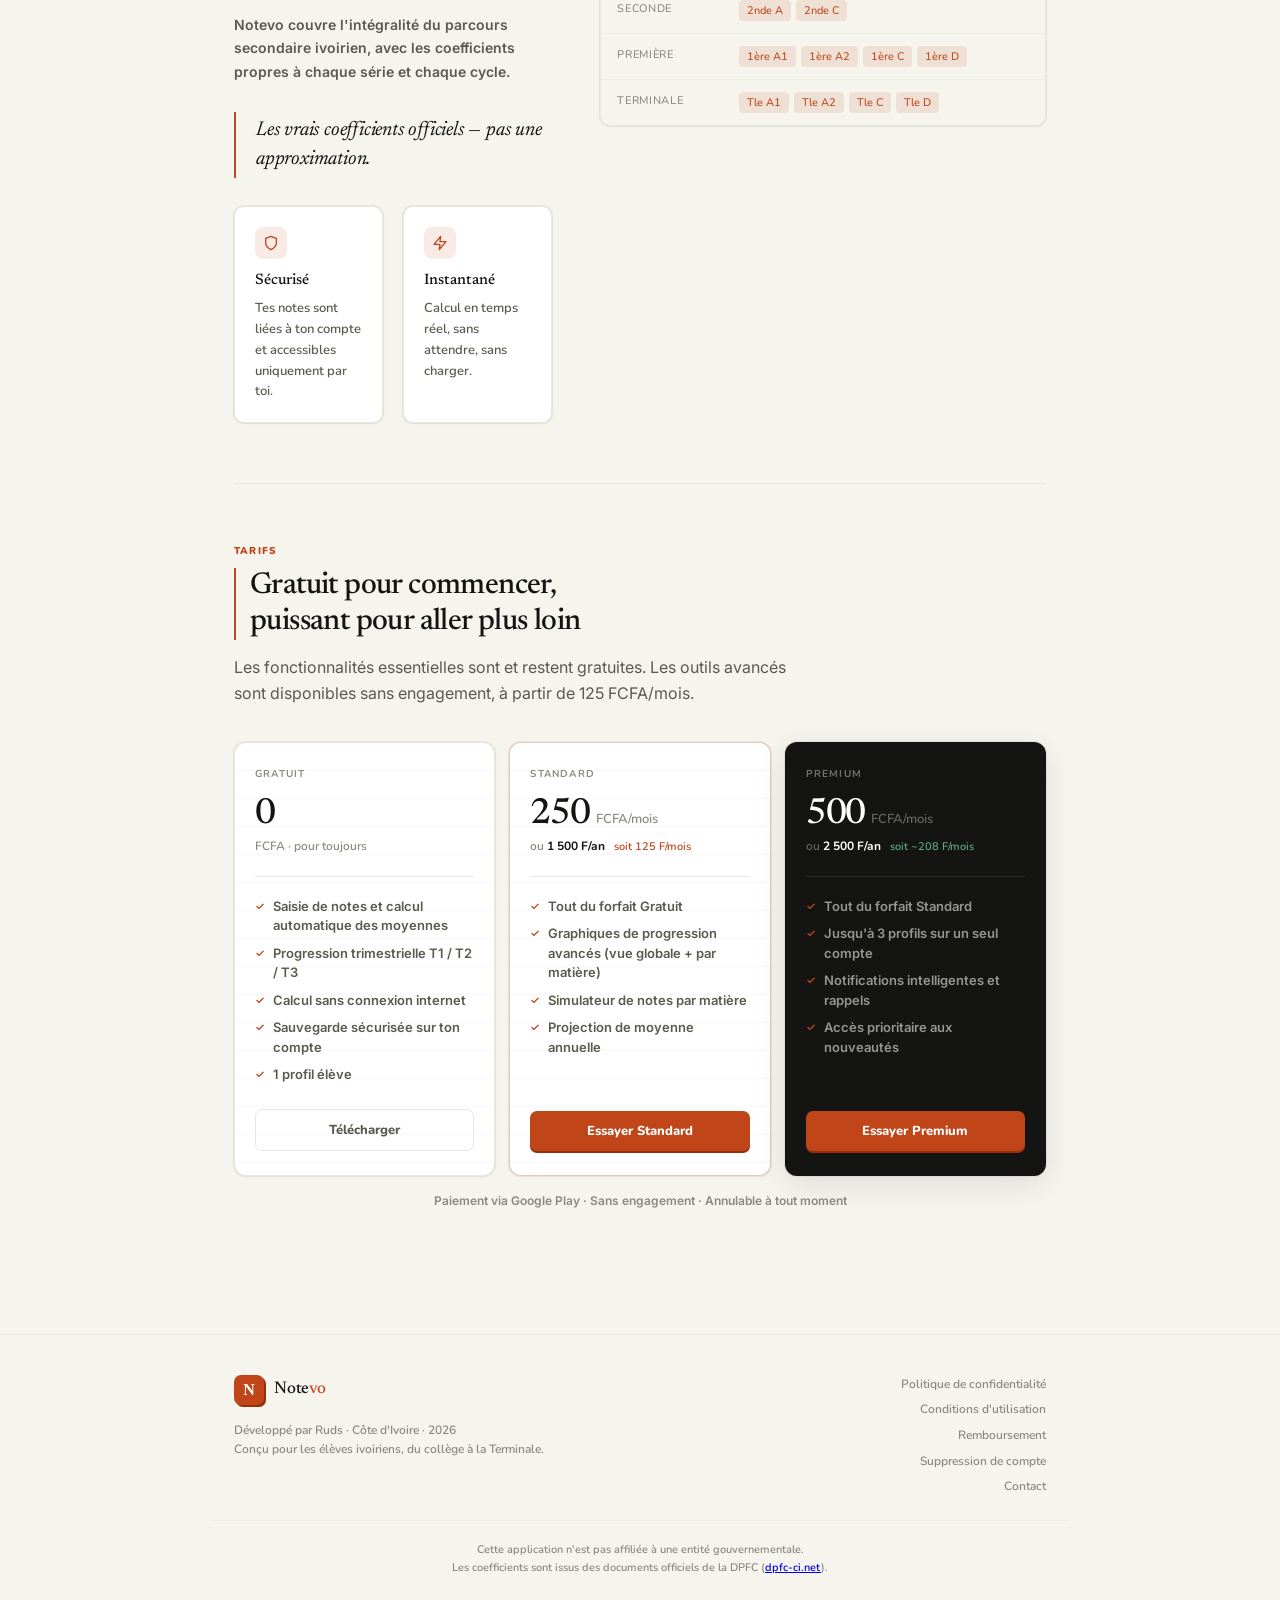
==== commit 56ca204b: "design: align with Notevo app — Nunito, notebook texture, warmer tone - Add Nunito 600/700/800/900 t" ====
--- a/docs/index.html
+++ b/docs/index.html
@@ -11,22 +11,24 @@
   <title>Notevo — Cahier de notes scolaires · Côte d'Ivoire</title>
   <link rel="preconnect" href="https://fonts.googleapis.com"/>
   <link rel="preconnect" href="https://fonts.gstatic.com" crossorigin/>
-  <link href="https://fonts.googleapis.com/css2?family=Newsreader:ital,wght@0,400;0,500;0,600;1,400;1,500&family=Inter:wght@400;500;600&display=swap" rel="stylesheet"/>
+  <link href="https://fonts.googleapis.com/css2?family=Newsreader:ital,wght@0,400;0,500;0,600;1,400;1,500&family=Inter:wght@400;500;600&family=Nunito:wght@600;700;800;900&display=swap" rel="stylesheet"/>
   <link rel="stylesheet" href="styles.css"/>
   <style>
     .hero {
       padding: 72px 0 64px;
       border-bottom: 1px solid var(--border-cream);
+      background-image: var(--notebook);
     }
     .hero-headline {
-      font-family: var(--serif);
-      font-size: clamp(38px, 5.5vw, 56px); font-weight: 500;
+      font-family: var(--rounded);
+      font-size: clamp(34px, 5.5vw, 52px); font-weight: 900;
       line-height: 1.1; letter-spacing: -0.025em;
       color: var(--near-black); margin-bottom: 20px; max-width: 680px;
     }
-    .hero-headline em { font-style: italic; color: var(--brand); }
+    .hero-headline em { font-style: normal; color: var(--brand); }
     .hero-sub {
-      font-size: 17px; color: var(--olive); max-width: 520px;
+      font-family: var(--sans);
+      font-size: 16px; color: var(--olive); max-width: 520px;
       line-height: 1.65; margin-bottom: 36px; font-weight: 400;
     }
     .hero-actions { display: flex; gap: 12px; flex-wrap: wrap; margin-bottom: 52px; }
@@ -144,7 +146,7 @@
       <span class="section-label">Fonctionnalités</span>
       <h2 class="section-title">Tout ce dont tu as besoin<br/>pour suivre tes résultats</h2>
       <p class="lede" style="margin-top:14px;">
-        De la saisie de notes au simulateur de projection annuelle — conçu pour les réalités du système éducatif ivoirien.
+        De la saisie de notes aux graphiques de progression — tout ce qu'il te faut pour bien suivre ton année scolaire.
       </p>
     </div>
     <div class="features-grid">
--- a/docs/styles.css
+++ b/docs/styles.css
@@ -1,6 +1,6 @@
 /* ══════════════════════════════════════════════════════════════
    NOTEVO · KAMI DESIGN SYSTEM
-   Warm parchment canvas — single brand accent — serif-led hierarchy
+   Warm parchment canvas — single brand accent — Nunito-led UI
    ══════════════════════════════════════════════════════════════ */
 
 /* ── DESIGN TOKENS ─────────────────────────────────────────── */
@@ -21,8 +21,16 @@
   --border-light:   #f0ede4;
 
   /* Typography */
-  --serif: 'Newsreader', Georgia, 'Times New Roman', serif;
-  --sans:  'Inter', system-ui, -apple-system, sans-serif;
+  --serif:   'Newsreader', Georgia, 'Times New Roman', serif;
+  --sans:    'Inter', system-ui, -apple-system, sans-serif;
+  --rounded: 'Nunito', system-ui, sans-serif;
+
+  /* Notebook line texture — same as app */
+  --notebook: repeating-linear-gradient(
+    to bottom,
+    transparent 0px, transparent 27px,
+    rgba(168,158,140,.07) 27px, rgba(168,158,140,.07) 28px
+  );
 
   /* Shadows — no hard shadows, ring + whisper only */
   --shadow-ring:    0 0 0 1px rgba(20,20,19,0.06), 0 1px 4px rgba(20,20,19,0.04);
@@ -35,13 +43,14 @@
 html { scroll-behavior: smooth; }
 
 body {
-  font-family: var(--sans);
+  font-family: var(--rounded);
   background: var(--parchment);
   color: var(--ink);
   -webkit-font-smoothing: antialiased;
   -moz-osx-font-smoothing: grayscale;
   line-height: 1.55;
   font-size: 15px;
+  font-weight: 600;
 }
 
 /* ── LAYOUT ──────────────────────────────────────────────────── */
@@ -125,7 +134,8 @@
 /* ── TYPOGRAPHY SCALE ────────────────────────────────────────── */
 .eyebrow-tag {
   display: inline-block;
-  font-size: 11px; font-weight: 500; letter-spacing: .08em;
+  font-family: var(--rounded);
+  font-size: 11px; font-weight: 800; letter-spacing: .08em;
   text-transform: uppercase; color: var(--brand);
   background: var(--brand-tag); padding: 3px 10px; border-radius: 20px;
 }
@@ -165,12 +175,13 @@
 }
 
 .lede {
+  font-family: var(--sans);
   font-size: 16px; font-weight: 400; color: var(--olive);
   line-height: 1.65; max-width: 560px;
 }
 
-.body-text { font-size: 14px; color: var(--olive); line-height: 1.7; }
-.caption { font-size: 12px; color: var(--mist); line-height: 1.5; }
+.body-text { font-family: var(--sans); font-size: 14px; color: var(--olive); line-height: 1.7; }
+.caption { font-family: var(--sans); font-size: 12px; color: var(--mist); line-height: 1.5; }
 
 /* ── BLOCKQUOTE ──────────────────────────────────────────────── */
 .quote {
@@ -183,7 +194,8 @@
 
 /* ── SECTION BLOCK ───────────────────────────────────────────── */
 .section-label {
-  font-size: 10px; font-weight: 500; text-transform: uppercase;
+  font-family: var(--rounded);
+  font-size: 10px; font-weight: 900; text-transform: uppercase;
   letter-spacing: .12em; color: var(--brand); margin-bottom: 8px;
   display: block;
 }
@@ -214,12 +226,13 @@
 }
 .metric-cell:last-child { border-right: none; }
 .metric-value {
-  font-family: var(--serif); font-size: 30px; font-weight: 500;
+  font-family: var(--rounded); font-size: 28px; font-weight: 900;
   color: var(--near-black); letter-spacing: -0.03em;
   display: block; line-height: 1; margin-bottom: 5px;
 }
 .metric-label {
-  font-size: 10px; font-weight: 500; color: var(--mist);
+  font-family: var(--rounded);
+  font-size: 10px; font-weight: 700; color: var(--mist);
   text-transform: uppercase; letter-spacing: .08em;
 }
 
@@ -293,7 +306,7 @@
 /* ── BUTTONS ─────────────────────────────────────────────────── */
 .btn {
   display: inline-flex; align-items: center; gap: 7px;
-  font-family: var(--sans); font-size: 13px; font-weight: 500;
+  font-family: var(--rounded); font-size: 13px; font-weight: 800;
   padding: 10px 20px; border-radius: 7px; text-decoration: none;
   cursor: pointer; transition: transform .1s, box-shadow .1s;
   border: none;
@@ -314,7 +327,7 @@
 .pricing-grid { display: grid; grid-template-columns: 1fr 1fr 1fr; gap: 14px; }
 .pricing-card {
   border: 1px solid var(--border-cream); border-radius: 12px;
-  padding: 24px 20px; background: white;
+  padding: 24px 20px; background: white; background-image: var(--notebook);
   box-shadow: var(--shadow-ring);
   display: flex; flex-direction: column;
 }
@@ -324,7 +337,8 @@
   border-color: transparent; box-shadow: var(--shadow-float);
 }
 .plan-name {
-  font-size: 10px; font-weight: 500; text-transform: uppercase;
+  font-family: var(--rounded);
+  font-size: 10px; font-weight: 700; text-transform: uppercase;
   letter-spacing: .12em; color: var(--mist); margin-bottom: 14px;
 }
 .tier-premium .plan-name { color: rgba(255,255,255,.4); }
@@ -339,6 +353,7 @@
 .tier-premium .plan-rule { background: rgba(255,255,255,.09); }
 .plan-feats { list-style: none; flex: 1; }
 .plan-feats li {
+  font-family: var(--sans);
   font-size: 13px; color: var(--olive); line-height: 1.5;
   padding: 4px 0 4px 18px; position: relative;
 }
@@ -349,7 +364,7 @@
 }
 .plan-action {
   margin-top: 20px; text-align: center; padding: 10px;
-  border-radius: 7px; font-size: 13px; font-weight: 500;
+  border-radius: 7px; font-family: var(--rounded); font-size: 13px; font-weight: 800;
   text-decoration: none; display: block; transition: transform .1s;
 }
 .plan-action:hover { transform: translateY(-1px); }
@@ -363,7 +378,7 @@
   border: 1px solid var(--border-cream); border-radius: 12px;
   overflow: hidden; box-shadow: var(--shadow-ring);
 }
-.feature-cell { background: white; padding: 26px 24px; position: relative; }
+.feature-cell { background: white; background-image: var(--notebook); padding: 26px 24px; position: relative; }
 .feature-cell::after {
   content: ''; position: absolute;
   top: 0; left: 0; right: 0; height: 2px;
@@ -386,10 +401,10 @@
   padding: 2px 7px; border-radius: 10px; margin-bottom: 8px;
 }
 .feature-cell h3 {
-  font-family: var(--serif); font-size: 15px; font-weight: 500;
+  font-family: var(--rounded); font-size: 15px; font-weight: 800;
   color: var(--near-black); margin-bottom: 7px; letter-spacing: -0.01em;
 }
-.feature-cell p { font-size: 13px; color: var(--olive); line-height: 1.6; }
+.feature-cell p { font-family: var(--sans); font-size: 13px; color: var(--olive); line-height: 1.6; }
 
 /* ── DOC SECTION (legal pages) ───────────────────────────────── */
 .doc-section {
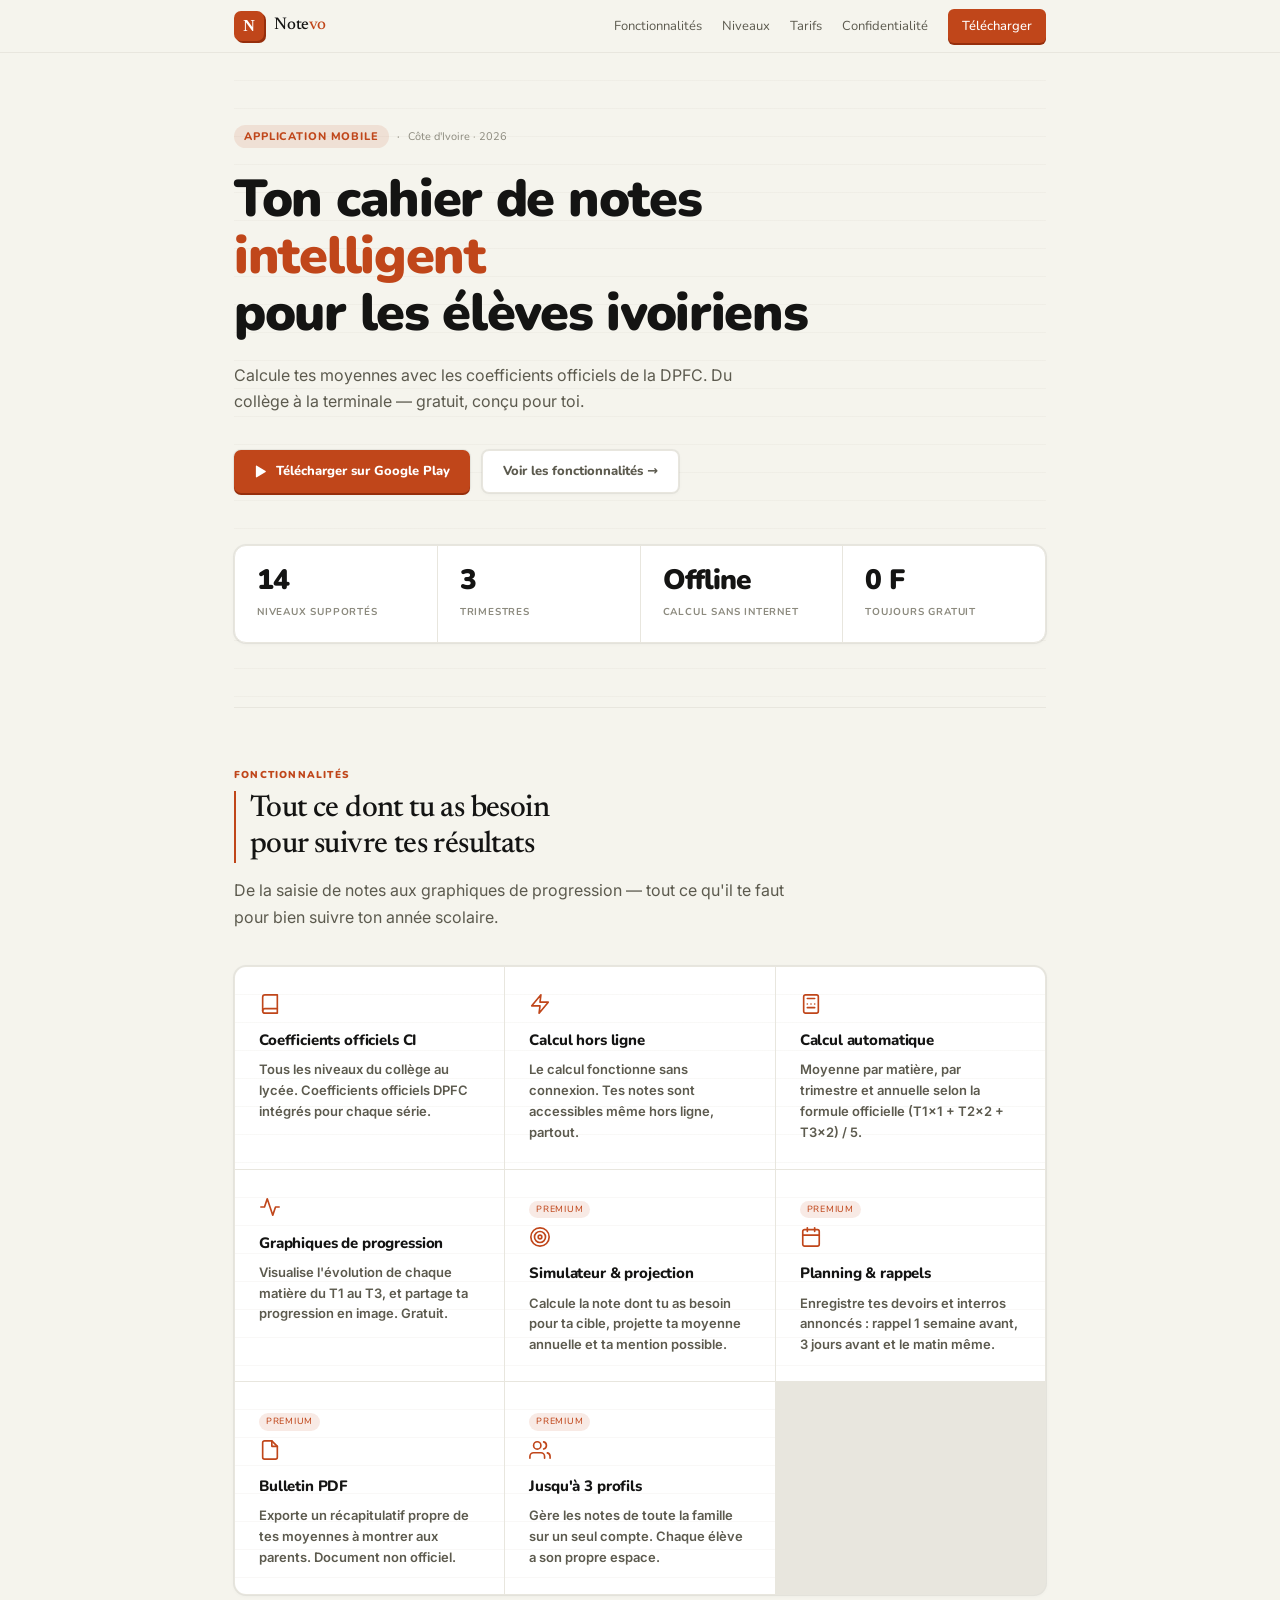
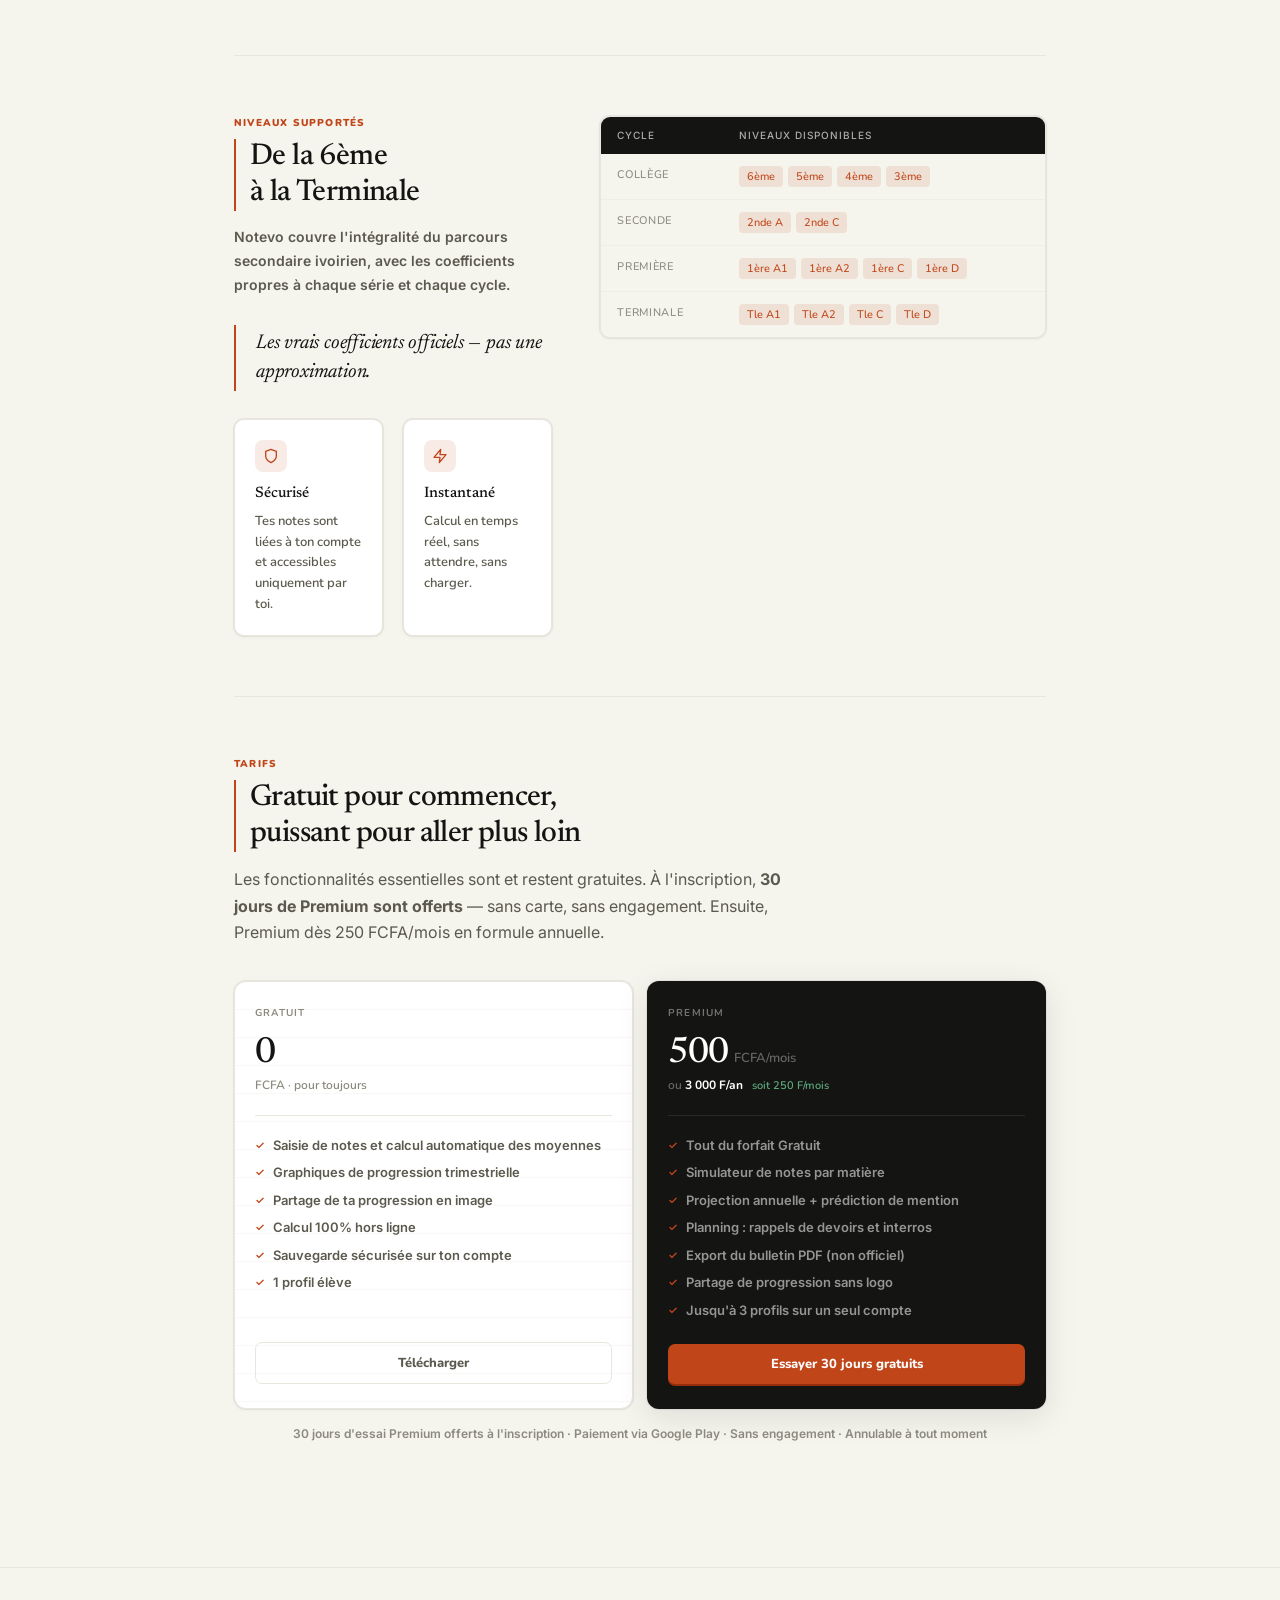
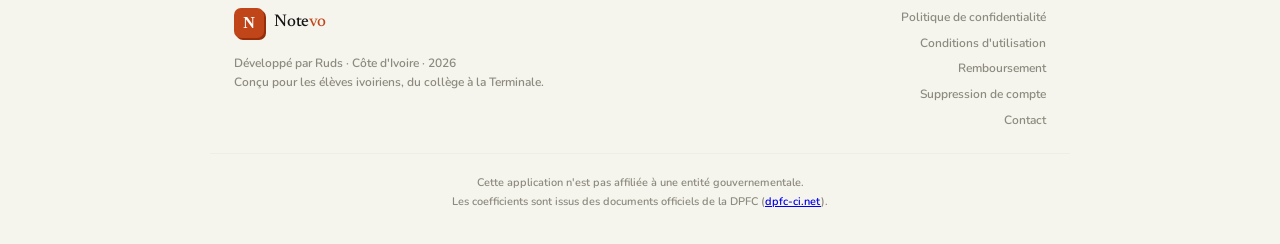
==== commit af36d3c4: "docs: aligne le site sur l'app 1.4.0 (offres, essai 30j, Planning) - Tarifs : suppression du plan St" ====
--- a/docs/index.html
+++ b/docs/index.html
@@ -172,20 +172,35 @@
         <p>Moyenne par matière, par trimestre et annuelle selon la formule officielle (T1×1 + T2×2 + T3×2) / 5.</p>
       </div>
       <div class="feature-cell">
-        <div class="feature-badge">Standard+</div>
+        <span class="feature-icon">
+          <svg viewBox="0 0 24 24" fill="none" stroke-linecap="round" stroke-linejoin="round"><polyline points="22 12 18 12 15 21 9 3 6 12 2 12"/></svg>
+        </span>
+        <h3>Graphiques de progression</h3>
+        <p>Visualise l'évolution de chaque matière du T1 au T3, et partage ta progression en image. Gratuit.</p>
+      </div>
+      <div class="feature-cell">
+        <div class="feature-badge">Premium</div>
         <span class="feature-icon">
           <svg viewBox="0 0 24 24" fill="none" stroke-linecap="round" stroke-linejoin="round"><circle cx="12" cy="12" r="10"/><circle cx="12" cy="12" r="6"/><circle cx="12" cy="12" r="2"/></svg>
         </span>
-        <h3>Simulateur de notes</h3>
-        <p>Calcule la note dont tu as besoin pour atteindre ta moyenne cible. Avant même de passer le devoir.</p>
-      </div>
-      <div class="feature-cell">
-        <div class="feature-badge">Standard+</div>
-        <span class="feature-icon">
-          <svg viewBox="0 0 24 24" fill="none" stroke-linecap="round" stroke-linejoin="round"><polyline points="22 12 18 12 15 21 9 3 6 12 2 12"/></svg>
-        </span>
-        <h3>Graphiques de progression</h3>
-        <p>Visualise l'évolution de chaque matière du T1 au T3. Identifie tes points faibles avant les examens.</p>
+        <h3>Simulateur &amp; projection</h3>
+        <p>Calcule la note dont tu as besoin pour ta cible, projette ta moyenne annuelle et ta mention possible.</p>
+      </div>
+      <div class="feature-cell">
+        <div class="feature-badge">Premium</div>
+        <span class="feature-icon">
+          <svg viewBox="0 0 24 24" fill="none" stroke-linecap="round" stroke-linejoin="round"><rect x="3" y="4" width="18" height="18" rx="2"/><line x1="16" y1="2" x2="16" y2="6"/><line x1="8" y1="2" x2="8" y2="6"/><line x1="3" y1="10" x2="21" y2="10"/></svg>
+        </span>
+        <h3>Planning &amp; rappels</h3>
+        <p>Enregistre tes devoirs et interros annoncés : rappel 1 semaine avant, 3 jours avant et le matin même.</p>
+      </div>
+      <div class="feature-cell">
+        <div class="feature-badge">Premium</div>
+        <span class="feature-icon">
+          <svg viewBox="0 0 24 24" fill="none" stroke-linecap="round" stroke-linejoin="round"><path d="M14 2H6a2 2 0 0 0-2 2v16a2 2 0 0 0 2 2h12a2 2 0 0 0 2-2V8z"/><polyline points="14 2 14 8 20 8"/></svg>
+        </span>
+        <h3>Bulletin PDF</h3>
+        <p>Exporte un récapitulatif propre de tes moyennes à montrer aux parents. Document non officiel.</p>
       </div>
       <div class="feature-cell">
         <div class="feature-badge">Premium</div>
@@ -291,7 +306,7 @@
       <span class="section-label">Tarifs</span>
       <h2 class="section-title">Gratuit pour commencer,<br/>puissant pour aller plus loin</h2>
       <p class="lede" style="margin-top:14px;">
-        Les fonctionnalités essentielles sont et restent gratuites. Les outils avancés sont disponibles sans engagement, à partir de 125 FCFA/mois.
+        Les fonctionnalités essentielles sont et restent gratuites. À l'inscription, <strong>30 jours de Premium sont offerts</strong> — sans carte, sans engagement. Ensuite, Premium dès 250 FCFA/mois en formule annuelle.
       </p>
     </div>
     <div class="pricing-grid">
@@ -304,33 +319,13 @@
         <div class="plan-rule"></div>
         <ul class="plan-feats">
           <li>Saisie de notes et calcul automatique des moyennes</li>
-          <li>Progression trimestrielle T1 / T2 / T3</li>
-          <li>Calcul sans connexion internet</li>
+          <li>Graphiques de progression trimestrielle</li>
+          <li>Partage de ta progression en image</li>
+          <li>Calcul 100% hors ligne</li>
           <li>Sauvegarde sécurisée sur ton compte</li>
           <li>1 profil élève</li>
         </ul>
         <a href="https://play.google.com/store/apps/details?id=ci.ruds.notevo" class="plan-action plan-action-ghost">Télécharger</a>
-      </div>
-
-      <!-- STANDARD -->
-      <div class="pricing-card tier-standard">
-        <p class="plan-name">Standard</p>
-        <div style="display:flex; align-items:baseline; gap:6px;">
-          <div class="plan-amount">250</div>
-          <span style="font-size:13px; color:var(--mist);">FCFA/mois</span>
-        </div>
-        <div class="plan-per">
-          ou <strong style="color:var(--near-black);">1 500 F/an</strong>
-          <span style="color:var(--brand); font-size:11px; margin-left:6px;">soit 125 F/mois</span>
-        </div>
-        <div class="plan-rule"></div>
-        <ul class="plan-feats">
-          <li>Tout du forfait Gratuit</li>
-          <li>Graphiques de progression avancés (vue globale + par matière)</li>
-          <li>Simulateur de notes par matière</li>
-          <li>Projection de moyenne annuelle</li>
-        </ul>
-        <a href="https://play.google.com/store/apps/details?id=ci.ruds.notevo" class="plan-action plan-action-fill">Essayer Standard</a>
       </div>
 
       <!-- PREMIUM -->
@@ -341,23 +336,26 @@
           <span style="font-size:13px; color:rgba(255,255,255,.35);">FCFA/mois</span>
         </div>
         <div class="plan-per">
-          ou <strong style="color:white;">2 500 F/an</strong>
-          <span style="color:rgba(111,207,151,.8); font-size:11px; margin-left:6px;">soit ~208 F/mois</span>
+          ou <strong style="color:white;">3 000 F/an</strong>
+          <span style="color:rgba(111,207,151,.8); font-size:11px; margin-left:6px;">soit 250 F/mois</span>
         </div>
         <div class="plan-rule"></div>
         <ul class="plan-feats">
-          <li>Tout du forfait Standard</li>
+          <li>Tout du forfait Gratuit</li>
+          <li>Simulateur de notes par matière</li>
+          <li>Projection annuelle + prédiction de mention</li>
+          <li>Planning : rappels de devoirs et interros</li>
+          <li>Export du bulletin PDF (non officiel)</li>
+          <li>Partage de progression sans logo</li>
           <li>Jusqu'à 3 profils sur un seul compte</li>
-          <li>Notifications intelligentes et rappels</li>
-          <li>Accès prioritaire aux nouveautés</li>
         </ul>
-        <a href="https://play.google.com/store/apps/details?id=ci.ruds.notevo" class="plan-action plan-action-fill">Essayer Premium</a>
+        <a href="https://play.google.com/store/apps/details?id=ci.ruds.notevo" class="plan-action plan-action-fill">Essayer 30 jours gratuits</a>
       </div>
 
     </div>
 
     <p class="caption" style="text-align:center; margin-top:16px;">
-      Paiement via Google Play · Sans engagement · Annulable à tout moment
+      30 jours d'essai Premium offerts à l'inscription · Paiement via Google Play · Sans engagement · Annulable à tout moment
     </p>
   </section>
 
--- a/docs/styles.css
+++ b/docs/styles.css
@@ -324,14 +324,13 @@
 .btn-outline:hover { border-color: var(--brand); color: var(--brand); }
 
 /* ── PRICING CARDS ───────────────────────────────────────────── */
-.pricing-grid { display: grid; grid-template-columns: 1fr 1fr 1fr; gap: 14px; }
+.pricing-grid { display: grid; grid-template-columns: 1fr 1fr; gap: 14px; max-width: 820px; margin: 0 auto; }
 .pricing-card {
   border: 1px solid var(--border-cream); border-radius: 12px;
   padding: 24px 20px; background: white; background-image: var(--notebook);
   box-shadow: var(--shadow-ring);
   display: flex; flex-direction: column;
 }
-.pricing-card.tier-standard { border-color: rgba(192,70,26,.3); }
 .pricing-card.tier-premium {
   background: var(--near-black);
   border-color: transparent; box-shadow: var(--shadow-float);
